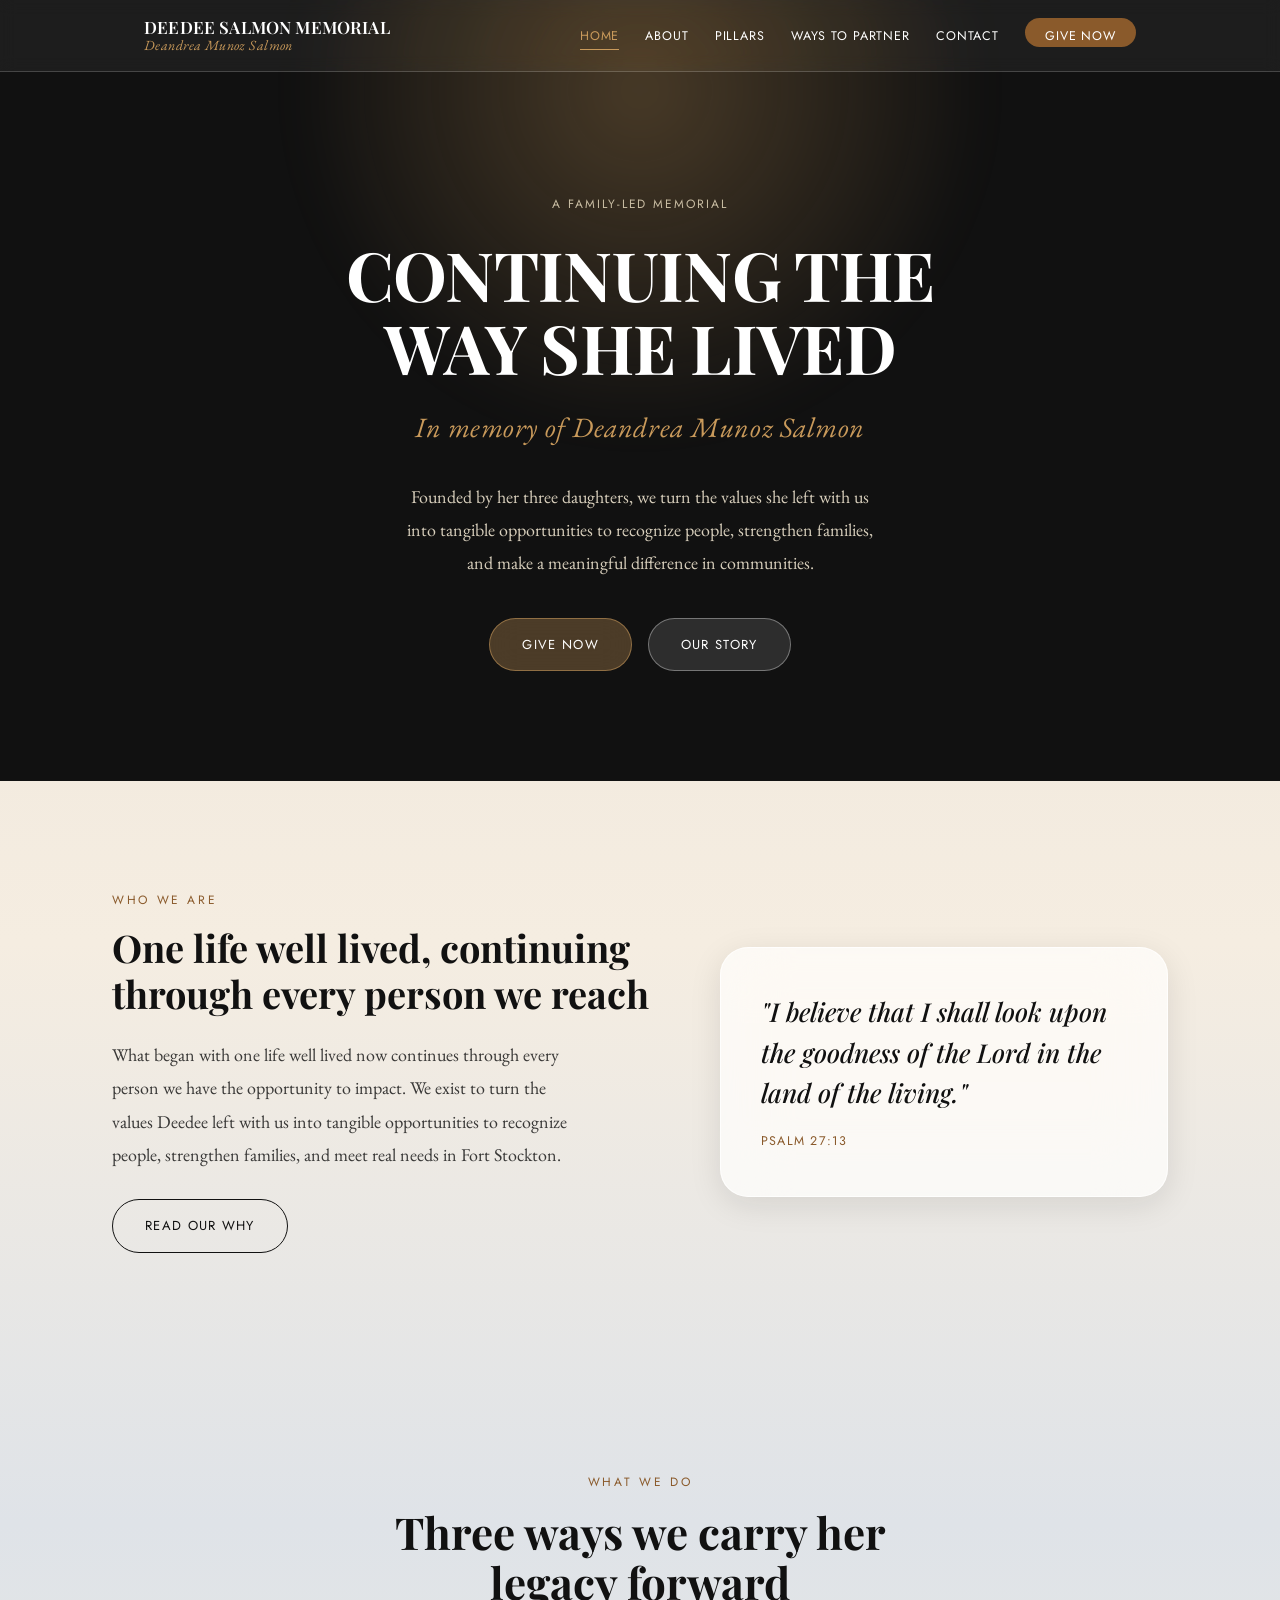
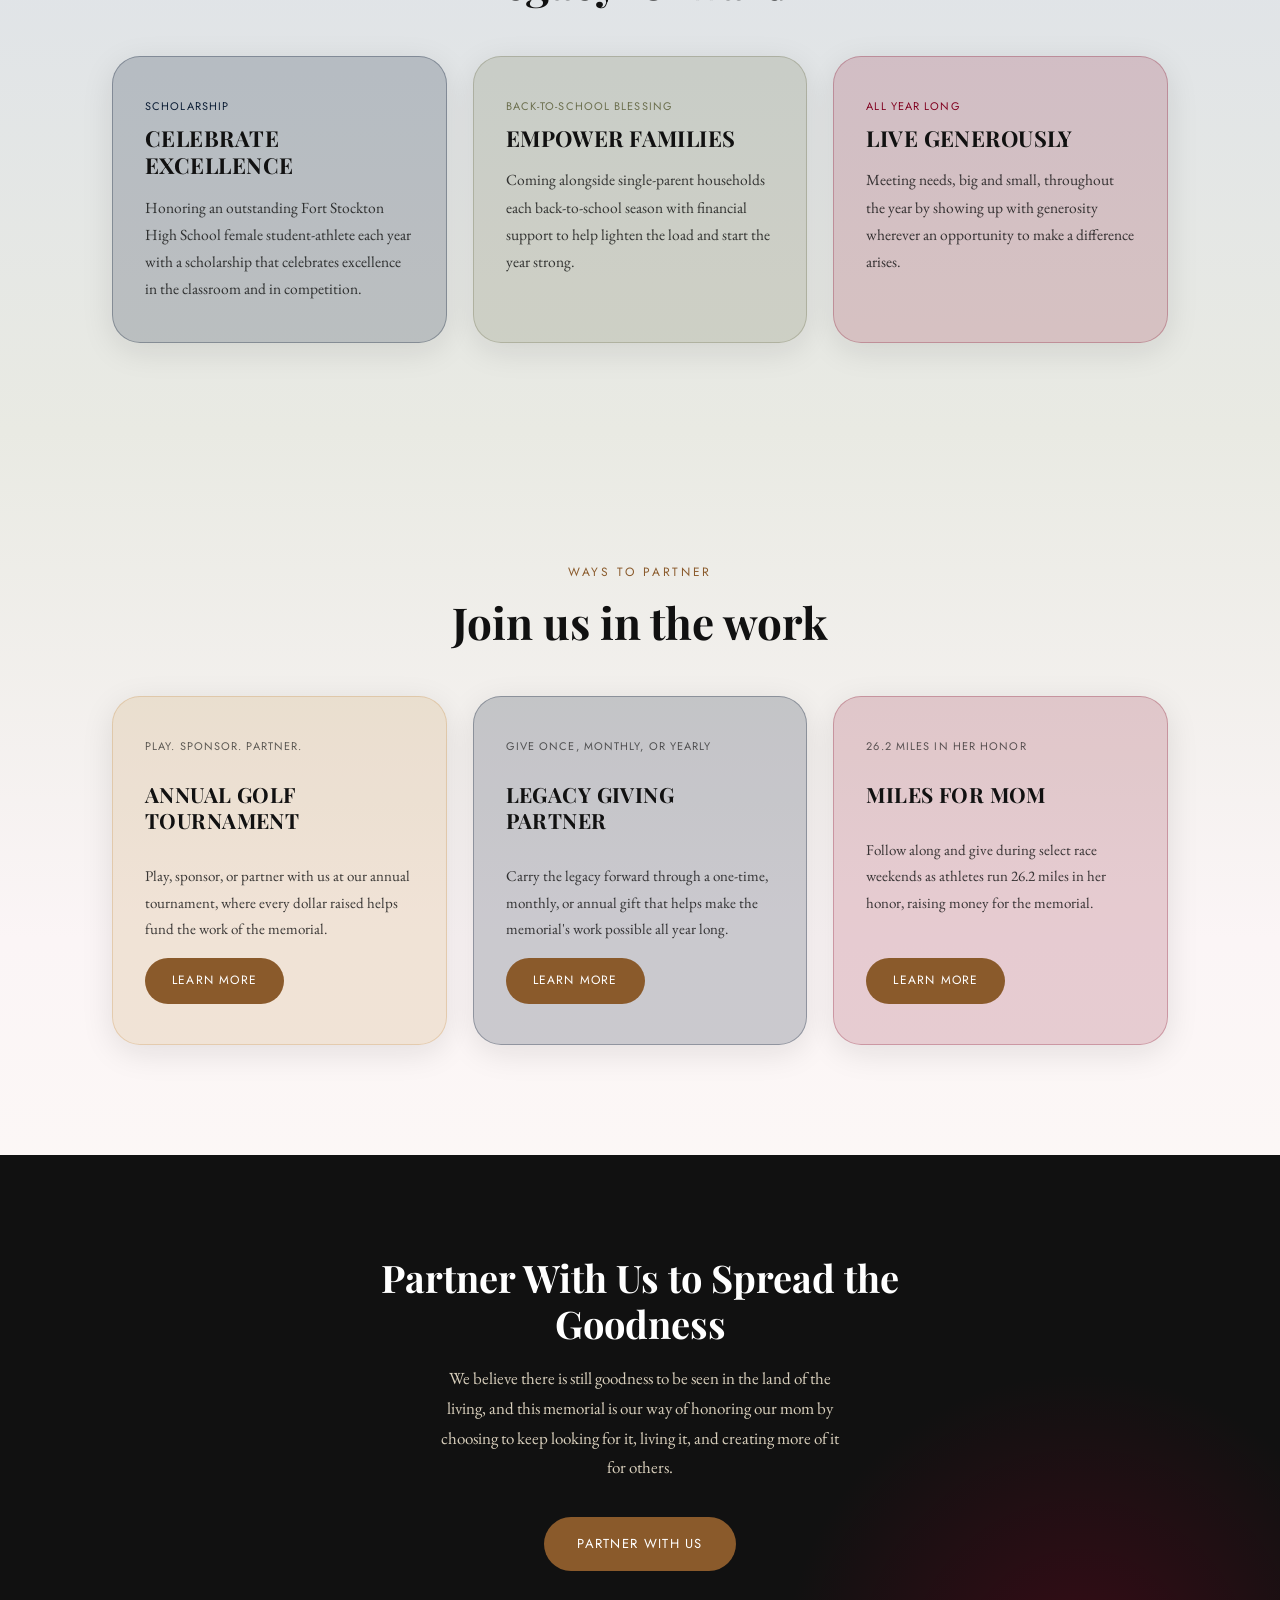
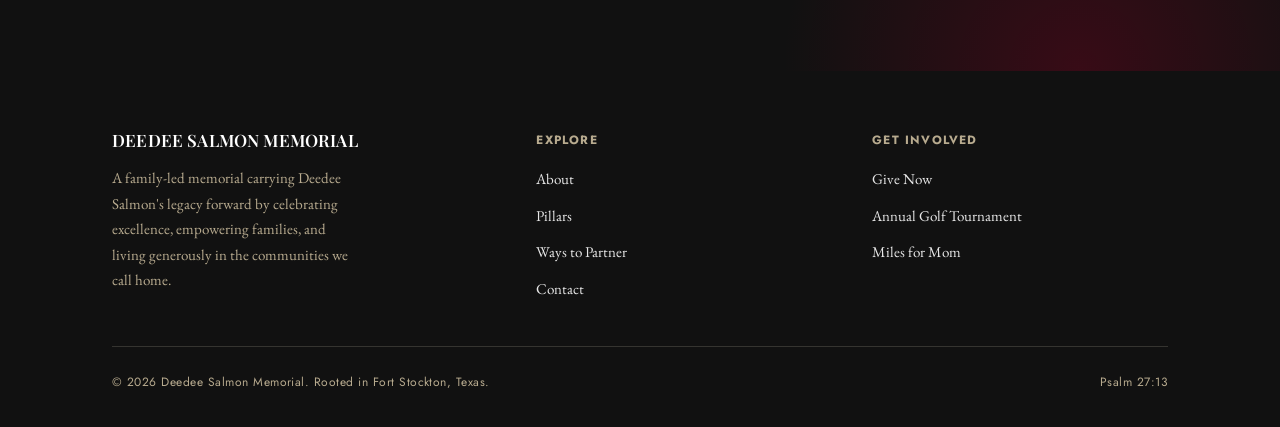
==== index.html @ daa9b547 "Drop the repeated closing quote on About; finish the Memorial rename The closing quote card restated" ====
<!DOCTYPE html>
<html lang="en">
<head>
<meta charset="UTF-8">
<meta name="viewport" content="width=device-width, initial-scale=1.0">
<title>Deedee Salmon Memorial</title>
<meta name="description" content="A family-led memorial carrying Deedee Salmon's legacy forward by celebrating excellence, empowering families, and living generously.">
<link rel="preconnect" href="https://fonts.googleapis.com">
<link href="https://fonts.googleapis.com/css2?family=Playfair+Display:wght@500;600;700&family=Bodoni+Moda:ital,wght@1,600;1,700&family=EB+Garamond:ital,wght@0,400;0,500;1,400&family=Jost:wght@400;500;600&display=swap" rel="stylesheet">
<link rel="stylesheet" href="styles.css">
</head>
<body>

<a class="skip-link" href="#main">Skip to content</a>

<header class="site-header">
  <div class="wrap">
    <nav class="nav-glass">
      <a href="index.html" class="brand-mark">Deedee Salmon Memorial<span>Deandrea Munoz Salmon</span></a>
      <button class="nav-toggle" aria-expanded="false" aria-controls="primary-nav">Menu</button>
      <nav class="main-nav" id="primary-nav" aria-label="Primary">
        <ul>
          <li><a href="index.html" aria-current="page">Home</a></li>
          <li><a href="about.html">About</a></li>
          <li><a href="pillars.html">Pillars</a></li>
          <li><a href="give.html">Ways to Partner</a></li>
          <li><a href="contact.html">Contact</a></li>
          <li><a href="https://www.venmo.com/u/deedeesalmonmemorial" class="nav-give" target="_blank" rel="noopener">Give Now</a></li>
        </ul>
      </nav>
    </nav>
  </div>
</header>

<main id="main">

  <section class="hero">
    <div class="wrap hero-inner">
      <div class="eyebrow">A Family-Led Memorial</div>
      <h1>Continuing the Way She Lived</h1>
      <span class="script-name">In memory of Deandrea Munoz Salmon</span>
      <p>Founded by her three daughters, we turn the values she left with us into tangible opportunities to recognize people, strengthen families, and make a meaningful difference in communities.</p>
      <div class="hero-ctas">
        <a href="give.html" class="btn-frosted-primary">Give Now</a>
        <a href="about.html" class="btn-glass">Our Story</a>
      </div>
    </div>
  </section>

  <section class="section">
    <div class="wrap who-grid">
      <div class="reveal reveal-item">
        <span class="kicker" style="text-align:left;">Who We Are</span>
        <h2 style="text-align:left; margin: 0 0 22px; font-family: 'Playfair Display', serif; font-weight: 700; font-size: clamp(28px, 3.6vw, 38px); line-height: 1.2;">One life well lived, continuing through every person we reach</h2>
        <p style="font-size: 18px; line-height: 1.85; opacity: 0.82; max-width: 52ch;">What began with one life well lived now continues through every person we have the opportunity to impact. We exist to turn the values Deedee left with us into tangible opportunities to recognize people, strengthen families, and meet real needs in Fort Stockton.</p>
        <div style="margin-top: 28px;">
          <a href="about.html" class="btn-outline-dark">Read Our Why</a>
        </div>
      </div>
      <div class="glass-quote reveal reveal-item">
        <blockquote>"I believe that I shall look upon the goodness of the Lord in the land of the living."</blockquote>
        <cite>Psalm 27:13</cite>
      </div>
    </div>
  </section>

  <section class="section reveal">
    <div class="wrap">
      <div class="section-head">
        <span class="kicker">What We Do</span>
        <h2>Three ways we carry her legacy forward</h2>
      </div>
      <div class="pillar-grid">
        <div class="glass-card pillar-blue reveal" style="--pillar-color:#0B1D34;">
          <div class="pillar-label">Scholarship</div>
          <h3 class="uc-title">Celebrate Excellence</h3>
          <p>Honoring an outstanding Fort Stockton High School female student-athlete each year with a scholarship that celebrates excellence in the classroom and in competition.</p>
        </div>
        <div class="glass-card pillar-olive reveal" style="--pillar-color:#6B6F4E;">
          <div class="pillar-label">Back-to-School Blessing</div>
          <h3 class="uc-title">Empower Families</h3>
          <p>Coming alongside single-parent households each back-to-school season with financial support to help lighten the load and start the year strong.</p>
        </div>
        <div class="glass-card pillar-red reveal" style="--pillar-color:#800020;">
          <div class="pillar-label">All Year Long</div>
          <h3 class="uc-title">Live Generously</h3>
          <p>Meeting needs, big and small, throughout the year by showing up with generosity wherever an opportunity to make a difference arises.</p>
        </div>
      </div>
    </div>
  </section>

  <section class="section reveal">
    <div class="wrap">
      <div class="section-head">
        <span class="kicker">Ways to Partner</span>
        <h2>Join us in the work</h2>
      </div>
      <div class="give-grid">
        <div class="glass-card give-card-glass tint-gold reveal">
          <div class="give-label">Play. Sponsor. Partner.</div>
          <h3 class="uc-title">Annual Golf Tournament</h3>
          <p>Play, sponsor, or partner with us at our annual tournament, where every dollar raised helps fund the work of the memorial.</p>
          <a href="golf-tournament.html" class="btn-solid">Learn More</a>
        </div>
        <div class="glass-card give-card-glass tint-blue reveal">
          <div class="give-label">Give Once, Monthly, or Yearly</div>
          <h3 class="uc-title">Legacy Giving Partner</h3>
          <p>Carry the legacy forward through a one-time, monthly, or annual gift that helps make the memorial's work possible all year long.</p>
          <a href="legacy-giving.html" class="btn-solid">Learn More</a>
        </div>
        <div class="glass-card give-card-glass tint-red reveal">
          <div class="give-label">26.2 Miles in Her Honor</div>
          <h3 class="uc-title">Miles for Mom</h3>
          <p>Follow along and give during select race weekends as athletes run 26.2 miles in her honor, raising money for the memorial.</p>
          <a href="give.html" class="btn-solid">Learn More</a>
        </div>
      </div>
    </div>
  </section>

  <div class="reveal">
    <section class="cta-band">
      <div class="wrap cta-band-inner">
        <h2>Partner With Us to Spread the Goodness</h2>
        <p>We believe there is still goodness to be seen in the land of the living, and this memorial is our way of honoring our mom by choosing to keep looking for it, living it, and creating more of it for others.</p>
        <a href="give.html" class="btn-solid">Partner With Us</a>
      </div>
    </section>
  </div>

</main>

<footer class="site-footer">
  <div class="wrap">
    <div class="footer-grid">
      <div class="footer-brand">
        <div class="brand-mark">Deedee Salmon Memorial</div>
        <p>A family-led memorial carrying Deedee Salmon's legacy forward by celebrating excellence, empowering families, and living generously in the communities we call home.</p>
      </div>
      <div class="footer-col">
        <h4>Explore</h4>
        <ul>
          <li><a href="about.html">About</a></li>
          <li><a href="pillars.html">Pillars</a></li>
          <li><a href="give.html">Ways to Partner</a></li>
          <li><a href="contact.html">Contact</a></li>
        </ul>
      </div>
      <div class="footer-col">
        <h4>Get Involved</h4>
        <ul>
          <li><a href="https://www.venmo.com/u/deedeesalmonmemorial" target="_blank" rel="noopener">Give Now</a></li>
          <li><a href="golf-tournament.html">Annual Golf Tournament</a></li>
          <li><a href="miles-for-mom.html">Miles for Mom</a></li>
        </ul>
      </div>
    </div>
    <div class="footer-bottom">
      <span>&copy; 2026 Deedee Salmon Memorial. Rooted in Fort Stockton, Texas.</span>
      <span>Psalm 27:13</span>
    </div>
  </div>
</footer>

<script src="nav.js"></script>
</body>
</html>
---- styles.css ----
/* ============================================================
   Deedee Salmon Memorial — Site Stylesheet (Glass redesign)
   ============================================================ */

:root {
  --obsidian: #111111;
  --bone: #D8CFBC;
  --tobacco: #8A5A2B;
  --biking-red: #800020;
  --eclipse-blue: #0B1D34;
  --olive: #6B6F4E;
  --warm-gold: #C99A5B;
  --ease: cubic-bezier(0.22, 1, 0.36, 1);
  --glass-bg: rgba(255, 255, 255, 0.55);
  --glass-border: rgba(255, 255, 255, 0.6);
  --glass-shadow: 0 8px 32px rgba(17,17,17,0.10);
}

* { box-sizing: border-box; margin: 0; padding: 0; }
html { scroll-behavior: smooth; }

body {
  background-color: #ffffff;
  background-image: linear-gradient(
    180deg,
    #ffffff 0%,
    #EFE7DC 12%,
    #F5EDE1 26%,
    #DFE3E8 42%,
    #E9EAE3 56%,
    #FBF5F6 70%,
    #FDFAF6 84%,
    #ffffff 100%
  );
  background-repeat: no-repeat;
  color: var(--obsidian);
  font-family: 'EB Garamond', serif;
  -webkit-font-smoothing: antialiased;
  line-height: 1.65;
  overflow-x: hidden;
  position: relative;
}
a { color: inherit; text-decoration: none; }
img { max-width: 100%; display: block; }
.wrap { max-width: 1120px; margin: 0 auto; padding: 0 32px; }

.skip-link {
  position: absolute; left: -999px; top: auto;
  background: var(--obsidian); color: #fff;
  padding: 12px 20px; z-index: 1000; font-family: 'Jost', sans-serif; font-size: 14px;
}
.skip-link:focus { left: 16px; top: 90px; }

a:focus-visible, button:focus-visible, input:focus-visible, textarea:focus-visible, select:focus-visible {
  outline: 2px solid var(--tobacco); outline-offset: 3px;
}

/* ============================================================
   Glass Nav — frosted, fixed, floats directly over dark content
   ============================================================ */
.site-header {
  position: fixed;
  top: 0; left: 0; right: 0;
  z-index: 100;
  width: 100%;
  background: rgba(255, 255, 255, 0.05);
  backdrop-filter: blur(8px) saturate(140%);
  -webkit-backdrop-filter: blur(8px) saturate(140%);
  border-bottom: 1px solid rgba(255, 255, 255, 0.18);
  transition: background 0.4s var(--ease), border-color 0.4s var(--ease), box-shadow 0.4s var(--ease);
}
.site-header.scrolled {
  background: rgba(255, 255, 255, 0.55);
  backdrop-filter: blur(20px) saturate(180%);
  -webkit-backdrop-filter: blur(20px) saturate(180%);
  border-bottom: 1px solid rgba(255, 255, 255, 0.45);
  box-shadow: 0 4px 24px rgba(17,17,17,0.08);
}
.nav-glass {
  max-width: 1120px;
  margin: 0 auto;
  padding: 18px 32px;
  display: flex;
  align-items: center;
  justify-content: space-between;
}
.brand-mark {
  font-family: 'Playfair Display', serif;
  font-weight: 600;
  font-size: 17px;
  letter-spacing: 0.01em;
  text-transform: uppercase;
  line-height: 1.1;
  color: #fff;
  transition: color 0.4s var(--ease);
}
.site-header.scrolled .brand-mark { color: var(--obsidian); }
.brand-mark span {
  display: block;
  font-family: 'EB Garamond', serif;
  font-style: italic;
  font-weight: 400;
  font-size: 14px;
  letter-spacing: 0.03em;
  color: var(--warm-gold);
  text-transform: none;
  margin-top: 1px;
  transition: color 0.4s var(--ease);
}
.site-header.scrolled .brand-mark span { color: var(--tobacco); }
.main-nav ul { display: flex; align-items: center; gap: 26px; list-style: none; }
.main-nav a {
  font-family: 'Jost', sans-serif;
  font-size: 12.5px;
  letter-spacing: 0.07em;
  text-transform: uppercase;
  color: #fff;
  position: relative;
  padding-bottom: 2px;
  transition: color 0.4s var(--ease);
}
.site-header.scrolled .main-nav a { color: var(--obsidian); }
.main-nav a::after {
  content: "";
  position: absolute; left: 0; bottom: -3px;
  width: 100%; height: 1px;
  background: var(--warm-gold);
  transform: scaleX(0);
  transform-origin: left;
  transition: transform 0.3s var(--ease);
}
.site-header.scrolled .main-nav a::after { background: var(--tobacco); }
.main-nav a:hover::after, .main-nav a[aria-current="page"]::after { transform: scaleX(1); }
.main-nav a:hover, .main-nav a[aria-current="page"] { color: var(--warm-gold); }
.site-header.scrolled .main-nav a:hover,
.site-header.scrolled .main-nav a[aria-current="page"] { color: var(--tobacco); }
.nav-toggle { color: #fff; transition: color 0.4s var(--ease); }
.site-header.scrolled .nav-toggle { color: var(--obsidian); }
.nav-give {
  font-family: 'Jost', sans-serif;
  font-size: 12px;
  letter-spacing: 0.08em;
  text-transform: uppercase;
  color: #fff !important;
  background: var(--tobacco);
  padding: 9px 20px;
  border-radius: 999px;
}
.nav-give::after { display: none; }
.nav-give:hover { background: var(--obsidian); }
.nav-toggle { display: none; background: none; border: none; font-family: 'Jost', sans-serif; font-size: 13px; letter-spacing: 0.08em; text-transform: uppercase; cursor: pointer; }
@media (max-width: 780px) {
  .nav-toggle { display: block; }
  .main-nav { display: none; position: absolute; top: 68px; left: 20px; right: 20px; }
  .main-nav.open {
    display: block;
    background: var(--glass-bg);
    backdrop-filter: blur(24px) saturate(160%);
    -webkit-backdrop-filter: blur(24px) saturate(160%);
    border: 1px solid var(--glass-border);
    border-radius: 24px;
    box-shadow: var(--glass-shadow);
    padding: 10px 22px 18px;
  }
  .main-nav ul { flex-direction: column; align-items: flex-start; gap: 4px; }
  .main-nav li { width: 100%; border-top: 1px solid rgba(17,17,17,0.08); }
  .main-nav li:first-child { border-top: none; }
  .main-nav.open a { display: block; padding: 14px 0; color: var(--obsidian); }
  .main-nav.open a:hover, .main-nav.open a[aria-current="page"] { color: var(--tobacco); }
  .main-nav.open a::after { background: var(--tobacco); }
  .nav-give { display: inline-block; margin-top: 8px; }
}

/* ============================================================
   Buttons
   ============================================================ */
.btn-glass {
  display: inline-block;
  padding: 15px 32px;
  font-family: 'Jost', sans-serif;
  font-size: 13px;
  letter-spacing: 0.1em;
  text-transform: uppercase;
  border-radius: 999px;
  border: 1px solid rgba(255,255,255,0.35);
  background: rgba(255,255,255,0.12);
  backdrop-filter: blur(16px) saturate(160%);
  -webkit-backdrop-filter: blur(16px) saturate(160%);
  color: #fff;
  cursor: pointer;
  transition: transform 0.3s var(--ease), background 0.3s var(--ease);
}
.btn-glass:hover { transform: translateY(-3px); background: rgba(255,255,255,0.2); }
.btn-frosted-primary {
  display: inline-block;
  padding: 15px 32px;
  font-family: 'Jost', sans-serif;
  font-size: 13px;
  letter-spacing: 0.1em;
  text-transform: uppercase;
  border-radius: 999px;
  border: 1px solid rgba(201,154,91,0.55);
  background: rgba(201,154,91,0.32);
  backdrop-filter: blur(16px) saturate(180%);
  -webkit-backdrop-filter: blur(16px) saturate(180%);
  color: #fff;
  cursor: pointer;
  transition: transform 0.3s var(--ease), background 0.3s var(--ease);
}
.btn-frosted-primary:hover { transform: translateY(-3px); background: rgba(201,154,91,0.46); }
.btn-solid {
  display: inline-block;
  padding: 15px 32px;
  font-family: 'Jost', sans-serif;
  font-size: 13px;
  letter-spacing: 0.1em;
  text-transform: uppercase;
  border-radius: 999px;
  border: 1px solid transparent;
  background: var(--tobacco);
  color: #fff;
  cursor: pointer;
  transition: transform 0.3s var(--ease), background 0.3s var(--ease), box-shadow 0.3s var(--ease);
}
.btn-solid:hover { transform: translateY(-3px); background: #a06b34; box-shadow: 0 12px 28px rgba(138,90,43,0.35); }
.btn-outline-dark {
  display: inline-block;
  padding: 15px 32px;
  font-family: 'Jost', sans-serif;
  font-size: 13px;
  letter-spacing: 0.1em;
  text-transform: uppercase;
  border-radius: 999px;
  border: 1.5px solid var(--obsidian);
  background: transparent;
  color: var(--obsidian);
  cursor: pointer;
  transition: transform 0.3s var(--ease), background 0.3s var(--ease), color 0.3s var(--ease);
}
.btn-outline-dark:hover { transform: translateY(-3px); background: var(--obsidian); color: #fff; }
.btn-disabled {
  display: inline-block;
  padding: 15px 32px;
  font-family: 'Jost', sans-serif;
  font-size: 13px;
  letter-spacing: 0.1em;
  text-transform: uppercase;
  border-radius: 999px;
  background: rgba(17,17,17,0.08);
  color: var(--obsidian);
  opacity: 0.6;
  cursor: not-allowed;
  pointer-events: none;
}

/* ============================================================
   Hero (Home) + Page Header (interior pages) — dark, dramatic,
   nav floats directly over both from the very top of the page.
   ============================================================ */
.hero, .page-header {
  position: relative;
  z-index: 1;
  background: var(--obsidian);
  color: #fff;
  text-align: center;
  overflow: hidden;
}
.hero { padding: 190px 0 110px; }
.page-header { padding: 168px 0 76px; }
.hero::before, .page-header::before {
  content: "";
  position: absolute;
  width: 700px; height: 700px;
  background: radial-gradient(circle, rgba(201,154,91,0.30), transparent 70%);
  top: -260px; left: 50%; transform: translateX(-50%);
  filter: blur(20px);
  pointer-events: none;
}
.hero-inner, .page-header-inner { position: relative; z-index: 1; }
.hero .eyebrow, .page-header .kicker {
  font-family: 'Jost', sans-serif; font-size: 12px; letter-spacing: 0.16em;
  text-transform: uppercase; color: #c9bda3; margin-bottom: 22px; display: inline-block;
}
.hero h1 {
  font-family: 'Playfair Display', serif; font-weight: 700;
  font-size: clamp(40px, 7vw, 68px); line-height: 1.08;
  max-width: 16ch; margin: 0 auto 20px; text-transform: uppercase; letter-spacing: -0.01em;
}
.page-header h1 {
  font-family: 'Playfair Display', serif; font-weight: 700;
  font-size: clamp(32px, 5.5vw, 48px); line-height: 1.15;
  margin: 4px auto 18px; text-transform: uppercase; letter-spacing: -0.005em;
}
.hero .script-name {
  font-family: 'EB Garamond', serif; font-style: italic; font-weight: 400;
  font-size: clamp(22px, 3.2vw, 28px); letter-spacing: 0.02em;
  color: var(--warm-gold); display: block; margin: 8px 0 30px;
}
.hero p, .page-header p { font-size: 18px; line-height: 1.85; max-width: 54ch; margin: 0 auto; color: #d8cfbc; }
.page-header p { font-size: 17px; }
.hero-ctas { margin-top: 38px; display: flex; gap: 16px; justify-content: center; flex-wrap: wrap; }

/* ============================================================
   Sections
   ============================================================ */
.section { position: relative; z-index: 1; padding: 110px 0; }
.section-head { margin-bottom: 48px; text-align: center; }
.kicker {
  font-family: 'Jost', sans-serif; font-size: 12px; letter-spacing: 0.22em;
  text-transform: uppercase; color: var(--tobacco); display: block; margin-bottom: 14px;
}
.section-head h2 {
  font-family: 'Playfair Display', serif; font-weight: 700;
  font-size: clamp(30px, 4.2vw, 44px); line-height: 1.15;
  max-width: 22ch; margin: 0 auto;
}
.lede {
  font-size: 19px; line-height: 1.85; max-width: 58ch; opacity: 0.82; margin: 0 auto;
}
.back-link {
  display: inline-block;
  margin-bottom: 30px;
  font-family: 'Jost', sans-serif;
  font-size: 12px;
  letter-spacing: 0.08em;
  text-transform: uppercase;
  color: var(--tobacco);
}
.back-link:hover { color: var(--obsidian); }

.two-col { display: grid; grid-template-columns: 1.1fr 0.9fr; gap: 60px; align-items: start; }
@media (max-width: 800px) { .two-col { grid-template-columns: 1fr; gap: 40px; } }
.who-grid { display: grid; grid-template-columns: 1.1fr 0.9fr; gap: 60px; align-items: center; text-align: left; }
@media (max-width: 800px) { .who-grid { grid-template-columns: 1fr; text-align: center; } }

.glass-quote {
  background: rgba(255, 255, 255, 0.7);
  backdrop-filter: blur(32px) saturate(180%);
  -webkit-backdrop-filter: blur(32px) saturate(180%);
  border: 1px solid rgba(255, 255, 255, 0.75);
  border-radius: 28px;
  box-shadow: var(--glass-shadow);
  padding: 44px 40px;
}
.glass-quote blockquote {
  font-family: 'Playfair Display', serif; font-weight: 500; font-style: italic;
  font-size: clamp(21px, 2.6vw, 26px); line-height: 1.55; color: var(--obsidian);
}
.glass-quote cite {
  display: block; margin-top: 18px;
  font-family: 'Jost', sans-serif; font-style: normal; font-size: 12.5px;
  letter-spacing: 0.1em; text-transform: uppercase; color: var(--tobacco);
}
.glass-quote.on-dark { background: rgba(255,255,255,0.14); border-color: rgba(255,255,255,0.22); }
.glass-quote.on-dark blockquote { color: #fff; }

/* ============================================================
   Glass cards (pillars + ways to partner + reused elsewhere)
   ============================================================ */
.pillar-grid { display: grid; grid-template-columns: repeat(3, 1fr); gap: 26px; }
@media (max-width: 820px) { .pillar-grid { grid-template-columns: 1fr; } }

.glass-card {
  background: var(--glass-bg);
  backdrop-filter: blur(20px) saturate(160%);
  -webkit-backdrop-filter: blur(20px) saturate(160%);
  border: 1px solid var(--glass-border);
  border-radius: 28px;
  box-shadow: var(--glass-shadow);
  padding: 40px 32px;
  transition: transform 0.4s var(--ease), box-shadow 0.4s var(--ease), background 0.4s var(--ease);
}
.glass-card:hover { transform: translateY(-6px); box-shadow: 0 20px 44px rgba(17,17,17,0.14); }

.glass-card.pillar-blue { background: rgba(11,29,52,0.20); border-color: rgba(11,29,52,0.30); }
.glass-card.pillar-olive { background: rgba(107,111,78,0.20); border-color: rgba(107,111,78,0.30); }
.glass-card.pillar-red { background: rgba(128,0,32,0.17); border-color: rgba(128,0,32,0.26); }
.glass-card.pillar-blue:hover { background: rgba(11,29,52,0.27); }
.glass-card.pillar-olive:hover { background: rgba(107,111,78,0.27); }
.glass-card.pillar-red:hover { background: rgba(128,0,32,0.23); }
.glass-card.tint-gold { background: rgba(201,154,91,0.20); border-color: rgba(201,154,91,0.32); }
.glass-card.tint-blue { background: rgba(11,29,52,0.20); border-color: rgba(11,29,52,0.30); }
.glass-card.tint-red { background: rgba(128,0,32,0.17); border-color: rgba(128,0,32,0.26); }
.glass-card.tint-gold:hover { background: rgba(201,154,91,0.28); }
.glass-card.tint-blue:hover { background: rgba(11,29,52,0.27); }
.glass-card.tint-red:hover { background: rgba(128,0,32,0.23); }

.glass-card .pillar-label, .give-card-glass .give-label {
  font-family: 'Jost', sans-serif; font-size: 11px; letter-spacing: 0.1em;
  text-transform: uppercase; color: var(--pillar-color, var(--tobacco)); margin-bottom: 10px;
}
.glass-card h3 {
  font-family: 'Playfair Display', serif; font-weight: 700; font-size: 22px;
  margin-bottom: 14px; line-height: 1.25;
}
.glass-card h3.uc-title { text-transform: uppercase; letter-spacing: 0.02em; }
.glass-card p { font-size: 15.5px; line-height: 1.75; opacity: 0.82; }

.give-grid { display: grid; grid-template-columns: repeat(3, 1fr); gap: 26px; }
@media (max-width: 900px) { .give-grid { grid-template-columns: 1fr; } }
.give-card-glass { display: flex; flex-direction: column; gap: 16px; }
.give-card-glass h3 { font-family: 'Playfair Display', serif; font-weight: 700; font-size: 21px; }
.give-card-glass p { font-size: 15px; line-height: 1.75; opacity: 0.82; flex: 1; }
.give-card-glass a.btn-solid { align-self: flex-start; padding: 12px 26px; font-size: 12px; }
.give-card-glass.tint-gold .give-label,
.give-card-glass.tint-blue .give-label,
.give-card-glass.tint-red .give-label { color: var(--obsidian); opacity: 0.65; }

/* Pillar detail rows (Pillars page) */
.pillar-row-grid { display: grid; gap: 24px; }
.pillar-row {
  display: grid; grid-template-columns: 220px 1fr; gap: 34px; align-items: center;
}
.pillar-row-head { display: flex; flex-direction: column; gap: 10px; }
.pillar-row h3 { font-size: 25px; }
.pillar-row p { font-size: 16px; }
@media (max-width: 700px) { .pillar-row { grid-template-columns: 1fr; gap: 18px; text-align: left; } }

/* ============================================================
   Placeholder photo/flyer slots
   ============================================================ */
.photo-slot {
  width: 100%;
  background: repeating-linear-gradient(135deg, rgba(17,17,17,0.08), rgba(17,17,17,0.08) 1px, transparent 1px, transparent 12px);
  border: 1px dashed rgba(17,17,17,0.18);
  border-radius: 20px;
  display: flex; align-items: center; justify-content: center;
  text-align: center;
}
.photo-slot span {
  font-family: 'Jost', sans-serif; font-size: 11px; letter-spacing: 0.1em;
  text-transform: uppercase; opacity: 0.45; padding: 0 20px;
}
.portrait-slot { aspect-ratio: 3 / 4; }
.pillar-photo-slot { max-width: 200px; aspect-ratio: 4 / 3; margin-bottom: 6px; }
.flyer-frame { max-width: 460px; margin: 0 auto; aspect-ratio: 8.5 / 11; }
.photo-frame { width: 100%; height: 100%; object-fit: cover; border-radius: 20px; display: block; }
.family-photo { width: 100%; height: auto; border-radius: 20px; display: block; }
@media (max-width: 700px) { .pillar-photo-slot { max-width: 100%; aspect-ratio: 16 / 9; } }

/* ============================================================
   Values row / Quick facts (glass tiles)
   ============================================================ */
.values-row, .facts-row {
  display: grid; grid-template-columns: repeat(3, 1fr); gap: 16px;
}
.value-box, .fact-box {
  background: var(--glass-bg);
  backdrop-filter: blur(16px) saturate(160%);
  -webkit-backdrop-filter: blur(16px) saturate(160%);
  border: 1px solid var(--glass-border);
  border-radius: 18px;
  box-shadow: var(--glass-shadow);
  padding: 22px 18px;
  text-align: center;
}
.value-box .label, .fact-box .label {
  font-family: 'Jost', sans-serif; font-size: 10.5px; letter-spacing: 0.1em;
  text-transform: uppercase; opacity: 0.6; margin-bottom: 8px;
}
.value-box .title { font-family: 'Playfair Display', serif; font-weight: 700; font-size: 17px; }
.fact-box .value { font-family: 'Playfair Display', serif; font-weight: 700; font-size: 18px; }
.value-box.on-dark, .fact-box.on-dark { background: rgba(255,255,255,0.10); border-color: rgba(255,255,255,0.20); }
.value-box.on-dark .label, .fact-box.on-dark .label { color: #c9bda3; opacity: 1; }
.value-box.on-dark .title, .fact-box.on-dark .value { color: #fff; }
@media (max-width: 640px) { .values-row, .facts-row { grid-template-columns: 1fr; } }

/* ============================================================
   Sponsorship tiers (Golf Tournament)
   ============================================================ */
.tier-grid { display: grid; grid-template-columns: repeat(2, 1fr); gap: 22px; }
@media (max-width: 760px) { .tier-grid { grid-template-columns: 1fr; } }
.tier-card {
  background: rgba(201,154,91,0.16);
  backdrop-filter: blur(20px) saturate(160%);
  -webkit-backdrop-filter: blur(20px) saturate(160%);
  border: 1px solid rgba(201,154,91,0.28);
  border-radius: 24px;
  box-shadow: var(--glass-shadow);
  padding: 32px 28px;
  display: flex; flex-direction: column; gap: 14px;
  transition: transform 0.4s var(--ease), box-shadow 0.4s var(--ease);
}
.tier-card:hover { transform: translateY(-5px); box-shadow: 0 20px 44px rgba(17,17,17,0.14); }
.tier-card.is-taken { opacity: 0.68; }
.tier-card.is-taken:hover { transform: none; }
.tier-top { display: flex; justify-content: space-between; align-items: flex-start; gap: 14px; }
.tier-top h3 { font-family: 'Playfair Display', serif; font-weight: 700; font-size: 20px; text-transform: uppercase; letter-spacing: 0.02em; }
.tier-price { font-family: 'Jost', sans-serif; font-size: 13px; letter-spacing: 0.06em; color: var(--tobacco); white-space: nowrap; }
.status-badge {
  display: inline-block; font-family: 'Jost', sans-serif; font-size: 10.5px;
  letter-spacing: 0.1em; text-transform: uppercase; padding: 4px 12px; border-radius: 20px; align-self: flex-start;
}
.status-available { background: rgba(107,111,78,0.20); color: var(--olive); }
.status-taken { background: rgba(128,0,32,0.16); color: var(--biking-red); }
.tier-card ul { list-style: none; display: grid; gap: 6px; font-size: 14.5px; opacity: 0.85; flex: 1; }
.tier-card ul li::before { content: "— "; color: var(--tobacco); }
.tier-card .btn-solid { align-self: flex-start; padding: 12px 26px; font-size: 12px; }

/* ============================================================
   Giving options (Legacy Giving page)
   ============================================================ */
.give-options { display: grid; grid-template-columns: repeat(3, 1fr); gap: 22px; }
@media (max-width: 900px) { .give-options { grid-template-columns: 1fr; } }
.give-option {
  background: var(--glass-bg);
  backdrop-filter: blur(20px) saturate(160%);
  -webkit-backdrop-filter: blur(20px) saturate(160%);
  border: 1px solid var(--glass-border);
  border-radius: 24px;
  box-shadow: var(--glass-shadow);
  padding: 32px 26px;
  text-align: center;
  display: flex; flex-direction: column; gap: 14px;
  transition: transform 0.4s var(--ease), box-shadow 0.4s var(--ease);
}
.give-option:hover { transform: translateY(-5px); box-shadow: 0 20px 44px rgba(17,17,17,0.14); }
.give-option .give-freq { font-family: 'Jost', sans-serif; font-size: 11px; letter-spacing: 0.1em; text-transform: uppercase; color: var(--tobacco); }
.give-option h3 { font-family: 'Playfair Display', serif; font-weight: 700; font-size: 21px; text-transform: uppercase; letter-spacing: 0.02em; }
.give-option p { font-size: 15px; opacity: 0.85; flex: 1; }
.give-option .btn-solid { align-self: center; padding: 12px 26px; font-size: 12px; }

/* ============================================================
   Forms (Contact page)
   ============================================================ */
.form-grid { display: grid; gap: 20px; max-width: 560px; }
.field label {
  display: block; font-family: 'Jost', sans-serif; font-size: 12px;
  letter-spacing: 0.08em; text-transform: uppercase; margin-bottom: 8px; opacity: 0.7;
}
.field input, .field textarea, .field select {
  width: 100%; padding: 13px 16px; font-family: 'EB Garamond', serif; font-size: 16px;
  background: var(--glass-bg);
  backdrop-filter: blur(16px) saturate(160%);
  -webkit-backdrop-filter: blur(16px) saturate(160%);
  border: 1px solid var(--glass-border);
  border-radius: 14px;
  color: var(--obsidian);
}
.field textarea { resize: vertical; min-height: 130px; }
.form-status { font-family: 'Jost', sans-serif; font-size: 14px; padding: 12px 0; }
.form-status.success { color: var(--olive); }
.contact-info { display: grid; gap: 24px; }
.contact-info .item .label {
  font-family: 'Jost', sans-serif; font-size: 11px; letter-spacing: 0.1em;
  text-transform: uppercase; color: var(--tobacco); margin-bottom: 6px;
}
.contact-info .item .value { font-size: 18px; }

/* ============================================================
   CTA band — straight edges, dark, full width
   ============================================================ */
.cta-band {
  position: relative; z-index: 1;
  background: var(--obsidian); color: #fff;
  text-align: center; padding: 100px 32px; overflow: hidden;
}
.cta-band::before {
  content: ""; position: absolute;
  width: 600px; height: 600px;
  background: radial-gradient(circle, rgba(128,0,32,0.35), transparent 70%);
  bottom: -300px; right: -100px; pointer-events: none;
}
.cta-band-inner { position: relative; z-index: 1; }
.cta-band h2 {
  font-family: 'Playfair Display', serif; font-weight: 700;
  font-size: clamp(26px, 4vw, 38px); max-width: 22ch; margin: 0 auto 18px; line-height: 1.2;
}
.cta-band p { max-width: 52ch; margin: 0 auto 34px; color: #d8cfbc; font-size: 17px; line-height: 1.75; }

/* ============================================================
   Footer
   ============================================================ */
.site-footer { position: relative; z-index: 1; background: var(--obsidian); color: #fff; padding: 60px 0 34px; }
.footer-grid { display: grid; grid-template-columns: 1.3fr 1fr 1fr; gap: 40px; margin-bottom: 44px; }
@media (max-width: 700px) { .footer-grid { grid-template-columns: 1fr; gap: 34px; } }
.footer-brand .brand-mark { color: #fff; }
.footer-brand p { margin-top: 16px; font-size: 15px; line-height: 1.7; color: #b8ab8f; max-width: 34ch; }
.footer-col h4 {
  font-family: 'Jost', sans-serif; font-size: 12px; letter-spacing: 0.1em;
  text-transform: uppercase; color: #b8ab8f; margin-bottom: 16px;
}
.footer-col ul { list-style: none; display: grid; gap: 10px; }
.footer-col a { font-size: 15px; color: #fff; opacity: 0.9; }
.footer-col a:hover { color: var(--warm-gold); }
.footer-bottom {
  border-top: 1px solid rgba(216, 207, 188, 0.18); padding-top: 26px;
  display: flex; justify-content: space-between; flex-wrap: wrap; gap: 12px;
  font-family: 'Jost', sans-serif; font-size: 12px; letter-spacing: 0.04em; color: #b8ab8f;
}

/* ============================================================
   Reveal animation (scroll fade/blur-in) + stagger
   ============================================================ */
.reveal { opacity: 0; transform: translateY(20px); filter: blur(4px); transition: opacity 0.8s var(--ease), transform 0.8s var(--ease), filter 0.8s var(--ease); }
.reveal.is-visible { opacity: 1; transform: translateY(0); filter: blur(0); }
.pillar-grid .glass-card:nth-child(2),
.give-grid .glass-card:nth-child(2),
.tier-grid .tier-card:nth-child(2),
.give-options .give-option:nth-child(2),
.values-row .reveal:nth-child(2),
.facts-row .reveal:nth-child(2) { transition-delay: 0.12s; }
.pillar-grid .glass-card:nth-child(3),
.give-grid .glass-card:nth-child(3),
.tier-grid .tier-card:nth-child(3),
.give-options .give-option:nth-child(3),
.values-row .reveal:nth-child(3),
.facts-row .reveal:nth-child(3) { transition-delay: 0.24s; }
.tier-grid .tier-card:nth-child(4) { transition-delay: 0.36s; }
.who-grid > .reveal-item:nth-child(2) { transition-delay: 0.14s; }

@media (prefers-reduced-motion: reduce) {
  * { animation: none !important; transition: none !important; scroll-behavior: auto !important; }
  .reveal { opacity: 1 !important; transform: none !important; filter: none !important; }
}
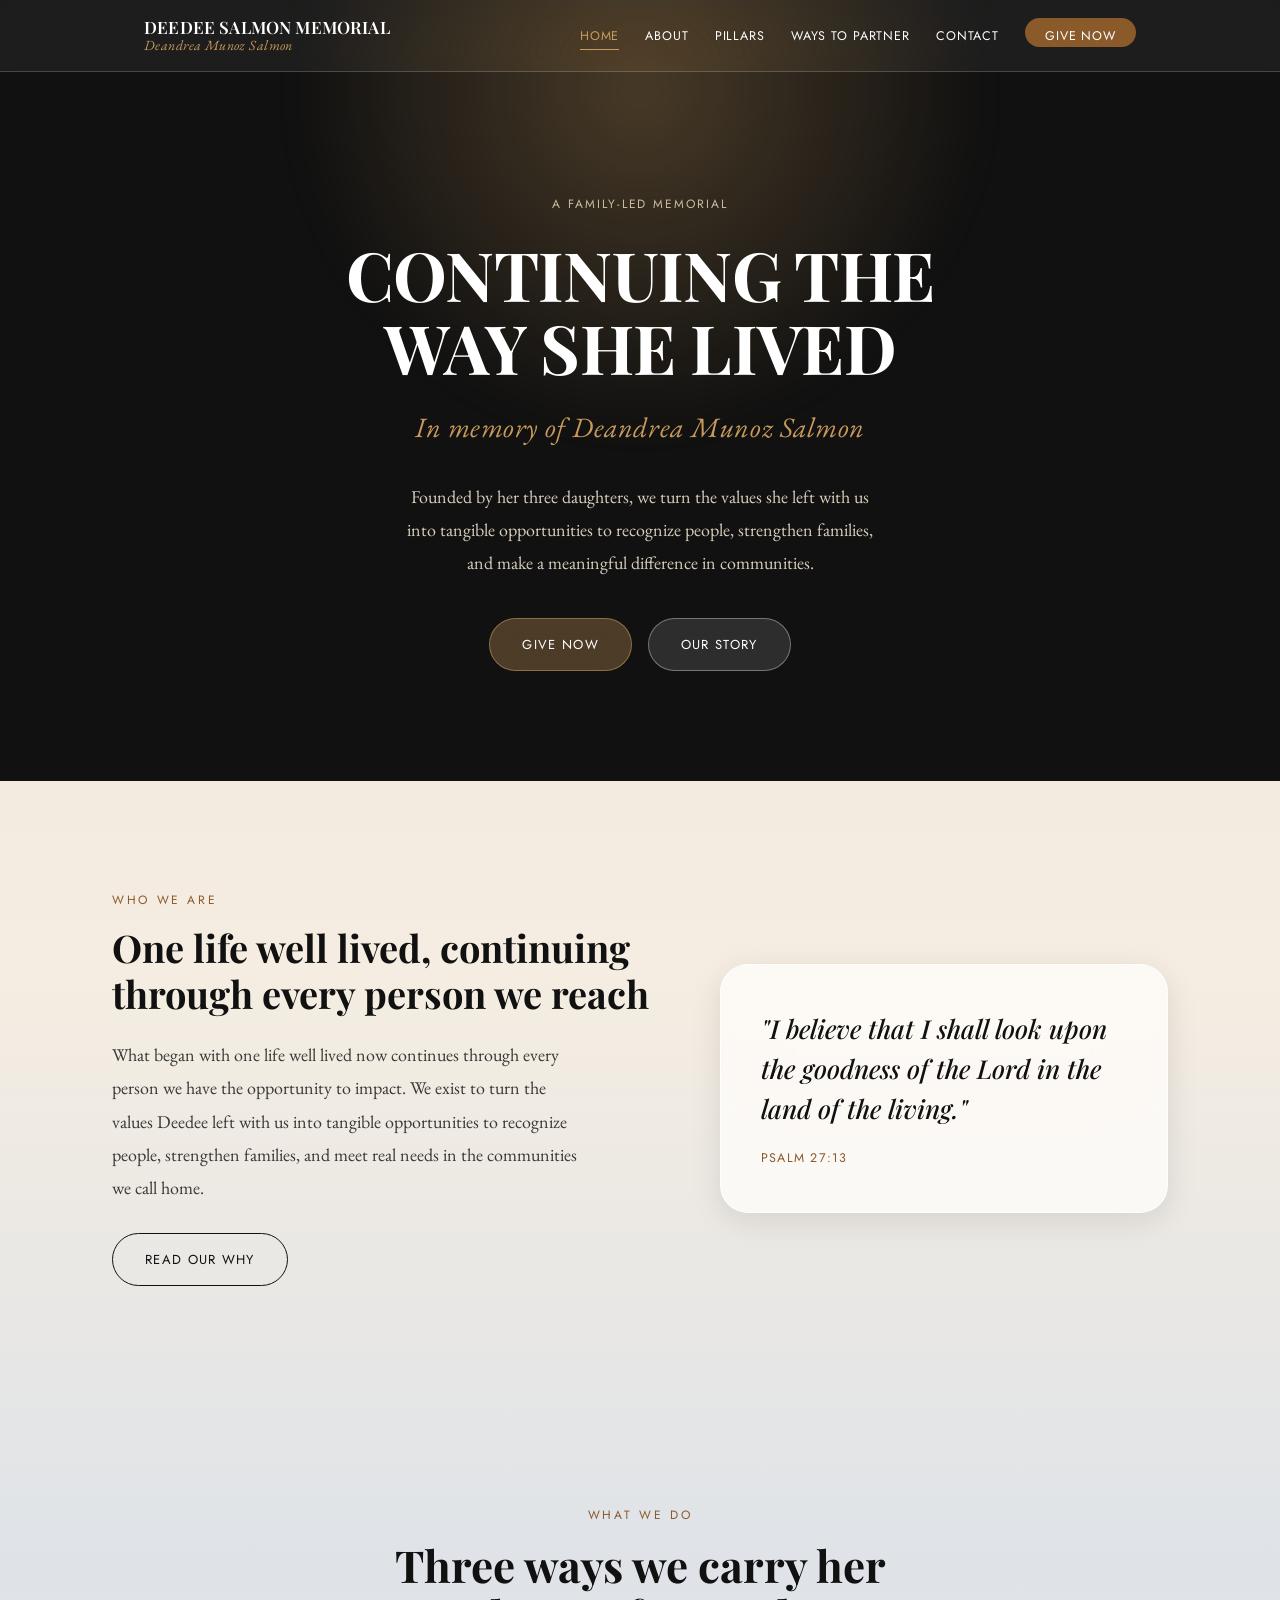
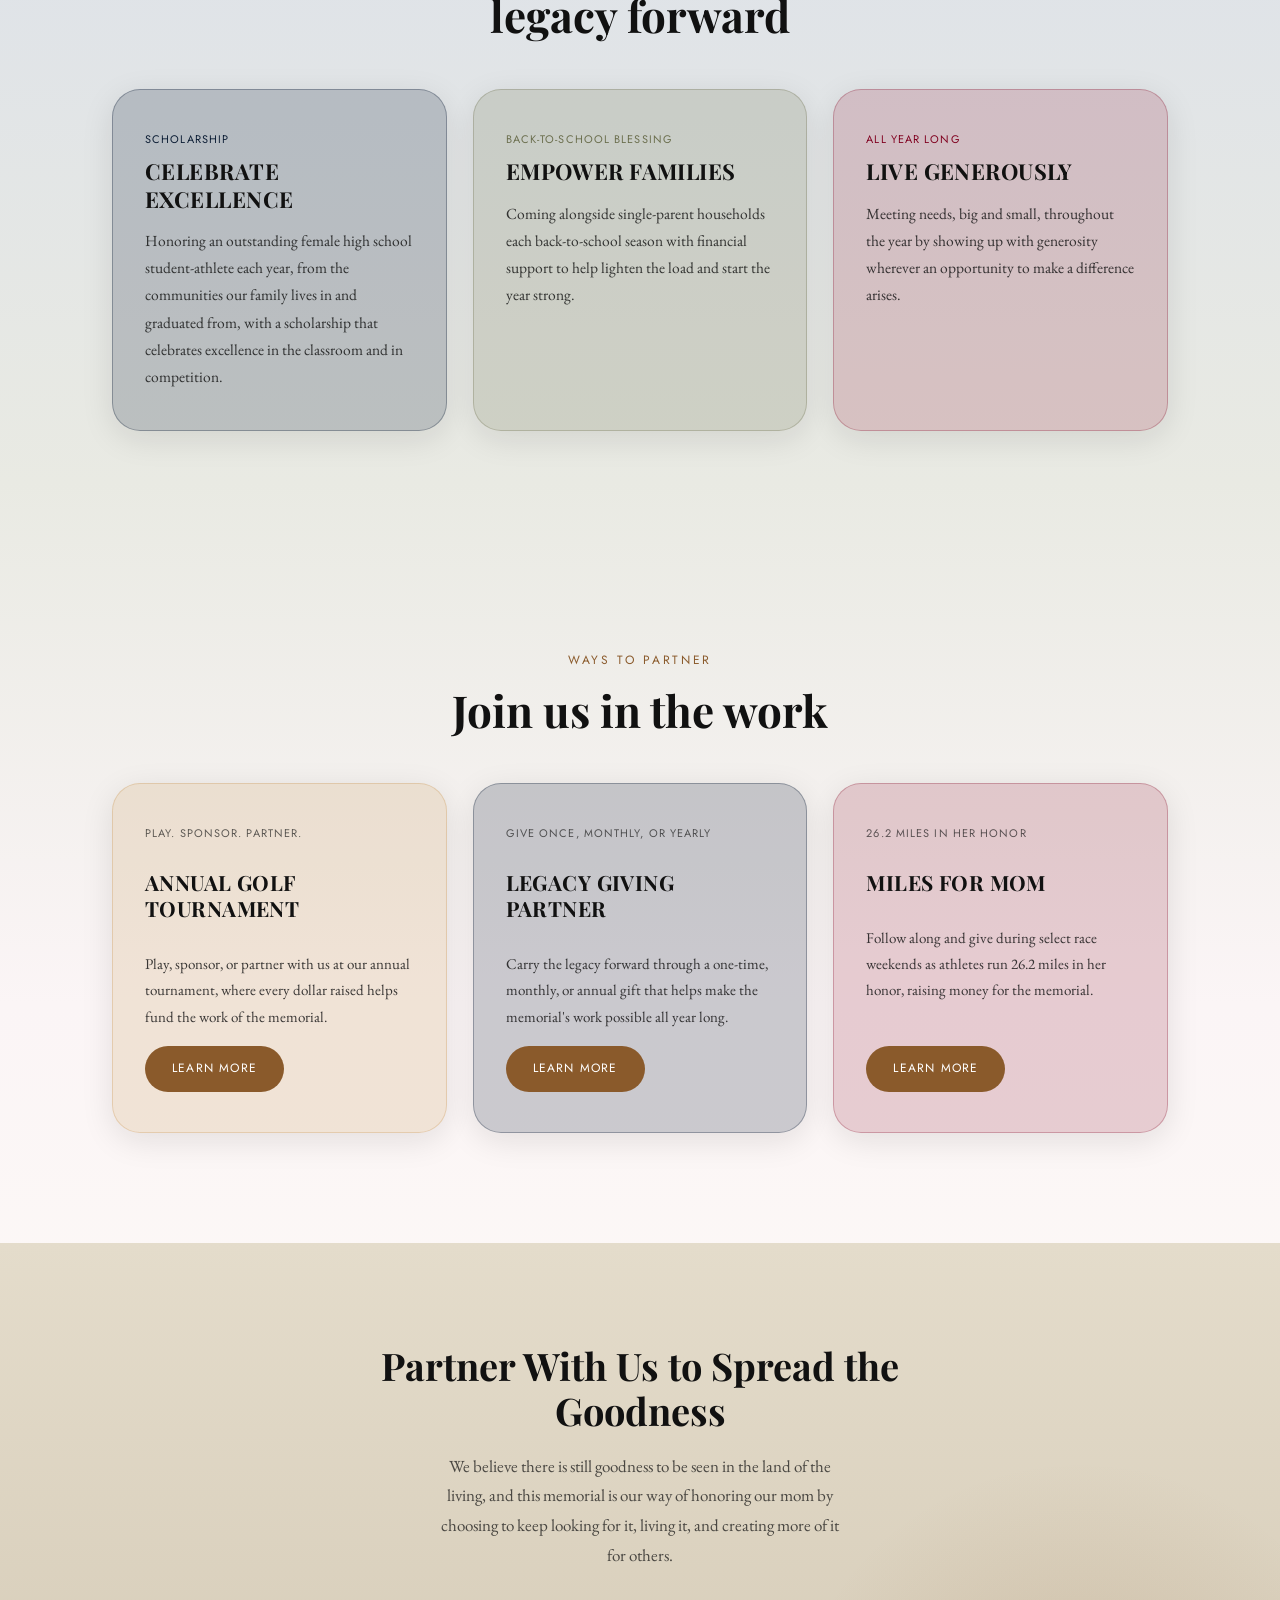
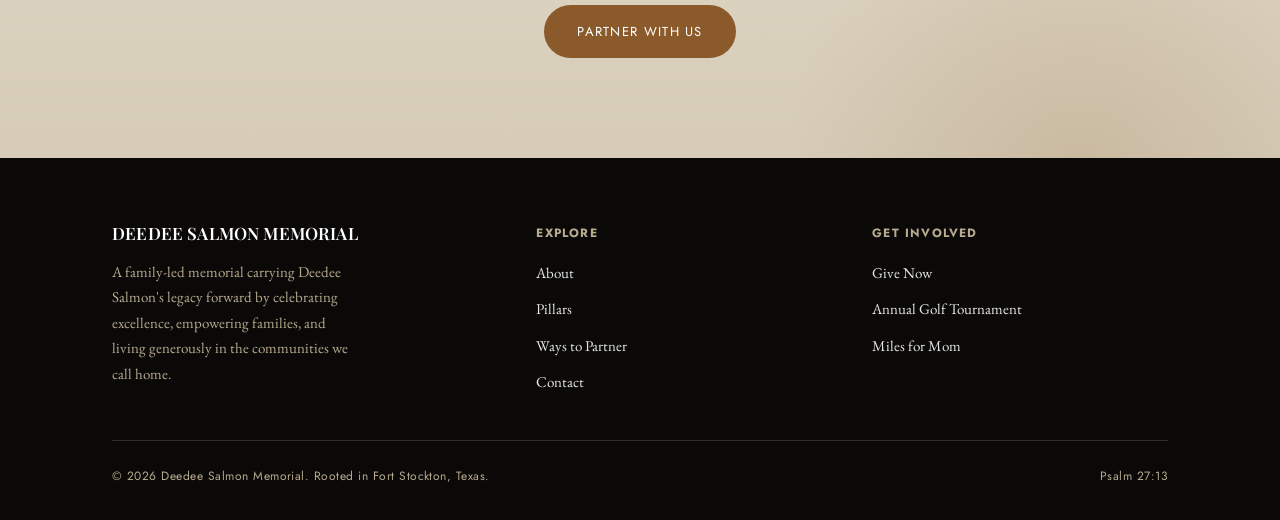
==== commit 96c086fd: "Remove the fade edges that were blooming into bright stripes Fading a tinted section to transparent " ====
--- a/index.html
+++ b/index.html
@@ -52,7 +52,7 @@
       <div class="reveal reveal-item">
         <span class="kicker" style="text-align:left;">Who We Are</span>
         <h2 style="text-align:left; margin: 0 0 22px; font-family: 'Playfair Display', serif; font-weight: 700; font-size: clamp(28px, 3.6vw, 38px); line-height: 1.2;">One life well lived, continuing through every person we reach</h2>
-        <p style="font-size: 18px; line-height: 1.85; opacity: 0.82; max-width: 52ch;">What began with one life well lived now continues through every person we have the opportunity to impact. We exist to turn the values Deedee left with us into tangible opportunities to recognize people, strengthen families, and meet real needs in Fort Stockton.</p>
+        <p style="font-size: 18px; line-height: 1.85; opacity: 0.82; max-width: 52ch;">What began with one life well lived now continues through every person we have the opportunity to impact. We exist to turn the values Deedee left with us into tangible opportunities to recognize people, strengthen families, and meet real needs in the communities we call home.</p>
         <div style="margin-top: 28px;">
           <a href="about.html" class="btn-outline-dark">Read Our Why</a>
         </div>
@@ -74,7 +74,7 @@
         <div class="glass-card pillar-blue reveal" style="--pillar-color:#0B1D34;">
           <div class="pillar-label">Scholarship</div>
           <h3 class="uc-title">Celebrate Excellence</h3>
-          <p>Honoring an outstanding Fort Stockton High School female student-athlete each year with a scholarship that celebrates excellence in the classroom and in competition.</p>
+          <p>Honoring an outstanding female high school student-athlete each year, from the communities our family lives in and graduated from, with a scholarship that celebrates excellence in the classroom and in competition.</p>
         </div>
         <div class="glass-card pillar-olive reveal" style="--pillar-color:#6B6F4E;">
           <div class="pillar-label">Back-to-School Blessing</div>
--- a/styles.css
+++ b/styles.css
@@ -304,6 +304,19 @@
    Sections
    ============================================================ */
 .section { position: relative; z-index: 1; padding: 110px 0; }
+
+/* Tinted sections dissolve into their neighbours instead of butting up
+   against them. Each gradient starts and ends at its own colour with zero
+   alpha, so the page behind shows through the fade and the transition
+   works against whatever sits above or below. The ramps stay inside the
+   section's padding, so text always lands on the solid middle. */
+.section-dark {
+  color: #fff;
+  background: #262019;
+}
+.section-soft {
+  background: var(--bone);
+}
 .section-head { margin-bottom: 48px; text-align: center; }
 .kicker {
   font-family: 'Jost', sans-serif; font-size: 12px; letter-spacing: 0.22em;
@@ -378,6 +391,18 @@
 .glass-card.pillar-blue:hover { background: rgba(11,29,52,0.27); }
 .glass-card.pillar-olive:hover { background: rgba(107,111,78,0.27); }
 .glass-card.pillar-red:hover { background: rgba(128,0,32,0.23); }
+/* Pillars page only: the full-width rows carry more colour than the
+   compact cards on the home page, which stay as they are. */
+.pillar-row.pillar-blue,
+.value-box.pillar-blue { background: rgba(11,29,52,0.34); border-color: rgba(11,29,52,0.46); }
+.pillar-row.pillar-olive,
+.value-box.pillar-olive { background: rgba(107,111,78,0.53); border-color: rgba(107,111,78,0.62); }
+.pillar-row.pillar-red,
+.value-box.pillar-red { background: rgba(128,0,32,0.35); border-color: rgba(128,0,32,0.46); }
+.pillar-row.pillar-blue:hover { background: rgba(11,29,52,0.42); }
+.pillar-row.pillar-olive:hover { background: rgba(107,111,78,0.62); }
+.pillar-row.pillar-red:hover { background: rgba(128,0,32,0.43); }
+
 .glass-card.tint-gold { background: rgba(201,154,91,0.20); border-color: rgba(201,154,91,0.32); }
 .glass-card.tint-blue { background: rgba(11,29,52,0.20); border-color: rgba(11,29,52,0.30); }
 .glass-card.tint-red { background: rgba(128,0,32,0.17); border-color: rgba(128,0,32,0.26); }
@@ -463,6 +488,12 @@
 .value-box.on-dark, .fact-box.on-dark { background: rgba(255,255,255,0.10); border-color: rgba(255,255,255,0.20); }
 .value-box.on-dark .label, .fact-box.on-dark .label { color: #c9bda3; opacity: 1; }
 .value-box.on-dark .title, .fact-box.on-dark .value { color: #fff; }
+
+/* Brand-coloured tiles for dark sections, so the three pillars read as
+   three distinct things rather than one grey row. */
+.value-box.on-dark.pillar-blue { background: rgba(11, 29, 52, 0.88); border-color: rgba(70, 110, 160, 0.45); }
+.value-box.on-dark.pillar-olive { background: rgba(107, 111, 78, 0.45); border-color: rgba(154, 159, 116, 0.48); }
+.value-box.on-dark.pillar-red { background: rgba(128, 0, 32, 0.72); border-color: rgba(178, 60, 90, 0.45); }
 @media (max-width: 640px) { .values-row, .facts-row { grid-template-columns: 1fr; } }
 
 /* ============================================================
@@ -552,13 +583,14 @@
    ============================================================ */
 .cta-band {
   position: relative; z-index: 1;
-  background: var(--obsidian); color: #fff;
+  background: linear-gradient(180deg, #E4DCCB 0%, #D6CCB8 100%);
+  color: var(--obsidian);
   text-align: center; padding: 100px 32px; overflow: hidden;
 }
 .cta-band::before {
   content: ""; position: absolute;
   width: 600px; height: 600px;
-  background: radial-gradient(circle, rgba(128,0,32,0.35), transparent 70%);
+  background: radial-gradient(circle, rgba(138,90,43,0.16), transparent 70%);
   bottom: -300px; right: -100px; pointer-events: none;
 }
 .cta-band-inner { position: relative; z-index: 1; }
@@ -566,12 +598,20 @@
   font-family: 'Playfair Display', serif; font-weight: 700;
   font-size: clamp(26px, 4vw, 38px); max-width: 22ch; margin: 0 auto 18px; line-height: 1.2;
 }
-.cta-band p { max-width: 52ch; margin: 0 auto 34px; color: #d8cfbc; font-size: 17px; line-height: 1.75; }
+.cta-band p { max-width: 52ch; margin: 0 auto 34px; color: rgba(17,17,17,0.72); font-size: 17px; line-height: 1.75; }
 
 /* ============================================================
    Footer
    ============================================================ */
-.site-footer { position: relative; z-index: 1; background: var(--obsidian); color: #fff; padding: 60px 0 34px; }
+/* Starts on the colour the CTA band ends on and settles to dark in one
+   short ramp inside the top padding — enough to avoid a hard seam, not so
+   much that the page bottom turns into a gradient of its own. */
+.site-footer {
+  position: relative; z-index: 1;
+  background: #0A0908;
+  color: #fff;
+  padding: 66px 0 34px;
+}
 .footer-grid { display: grid; grid-template-columns: 1.3fr 1fr 1fr; gap: 40px; margin-bottom: 44px; }
 @media (max-width: 700px) { .footer-grid { grid-template-columns: 1fr; gap: 34px; } }
 .footer-brand .brand-mark { color: #fff; }
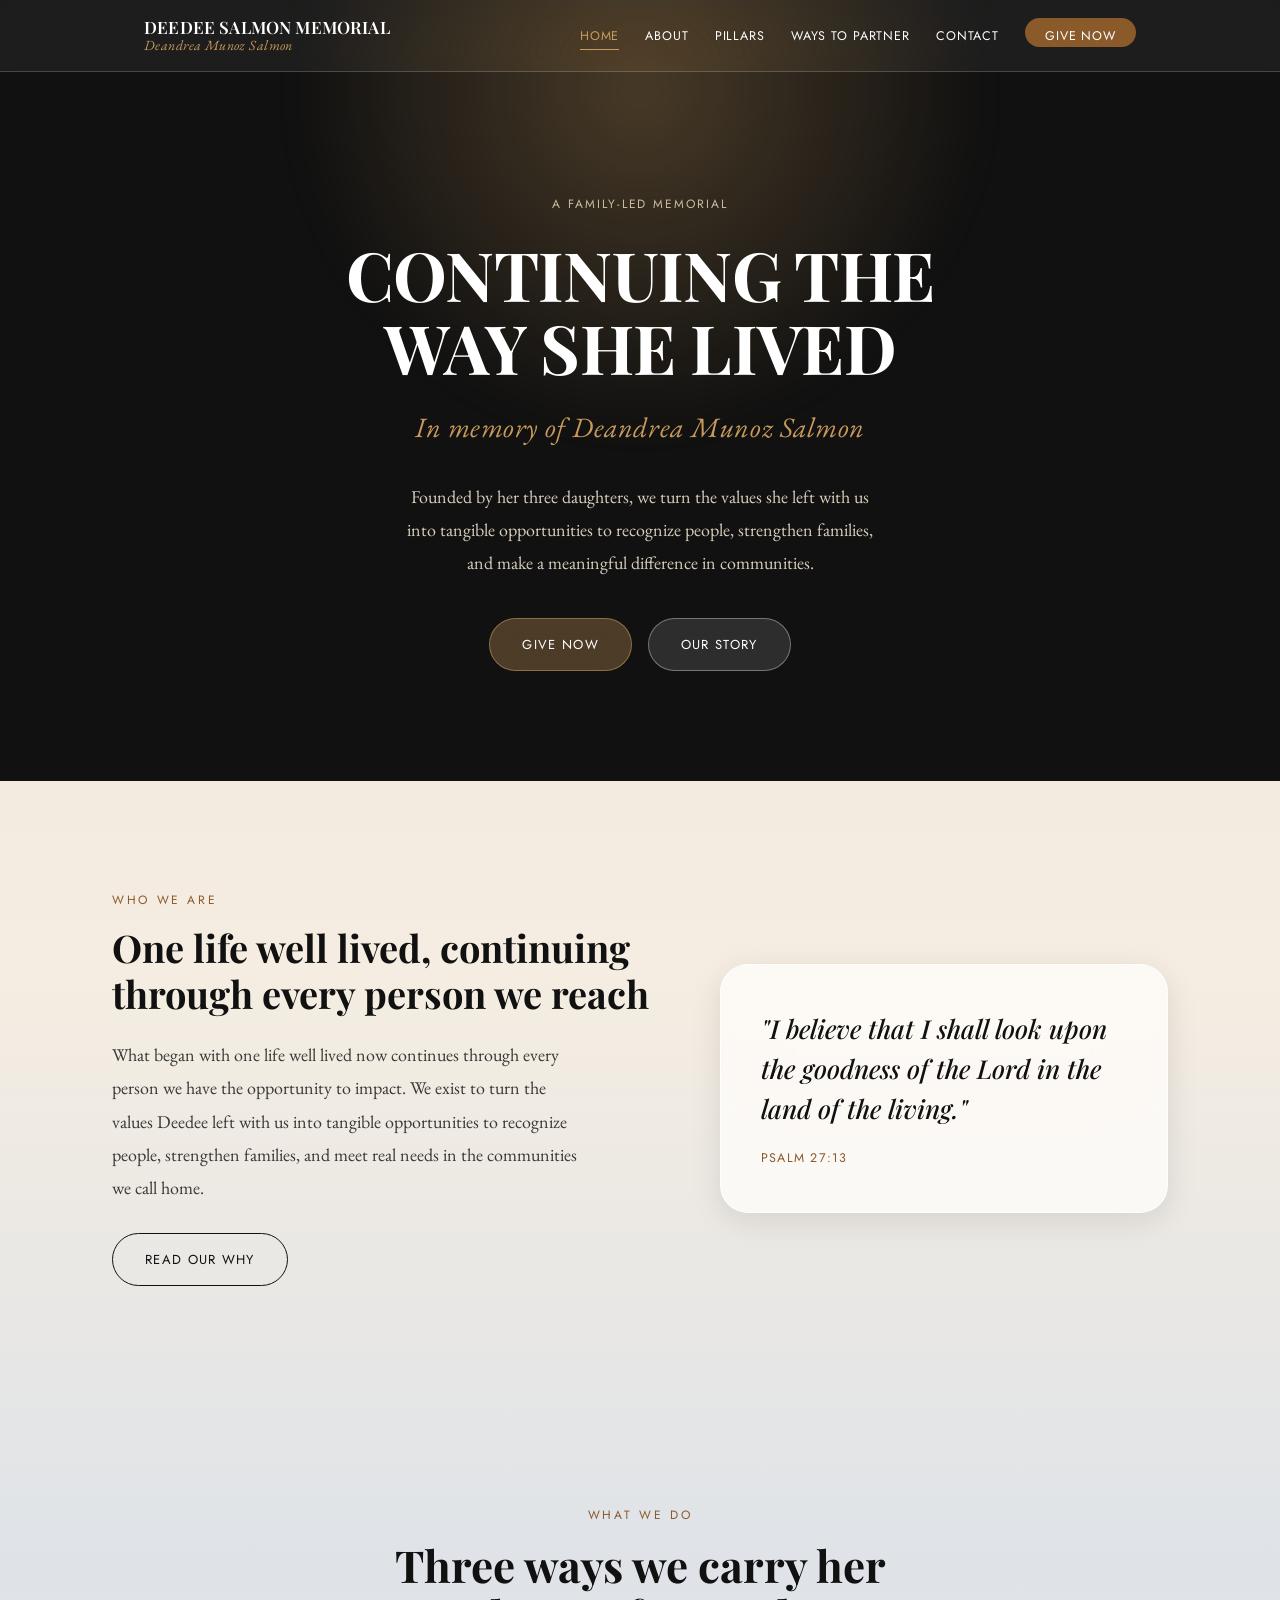
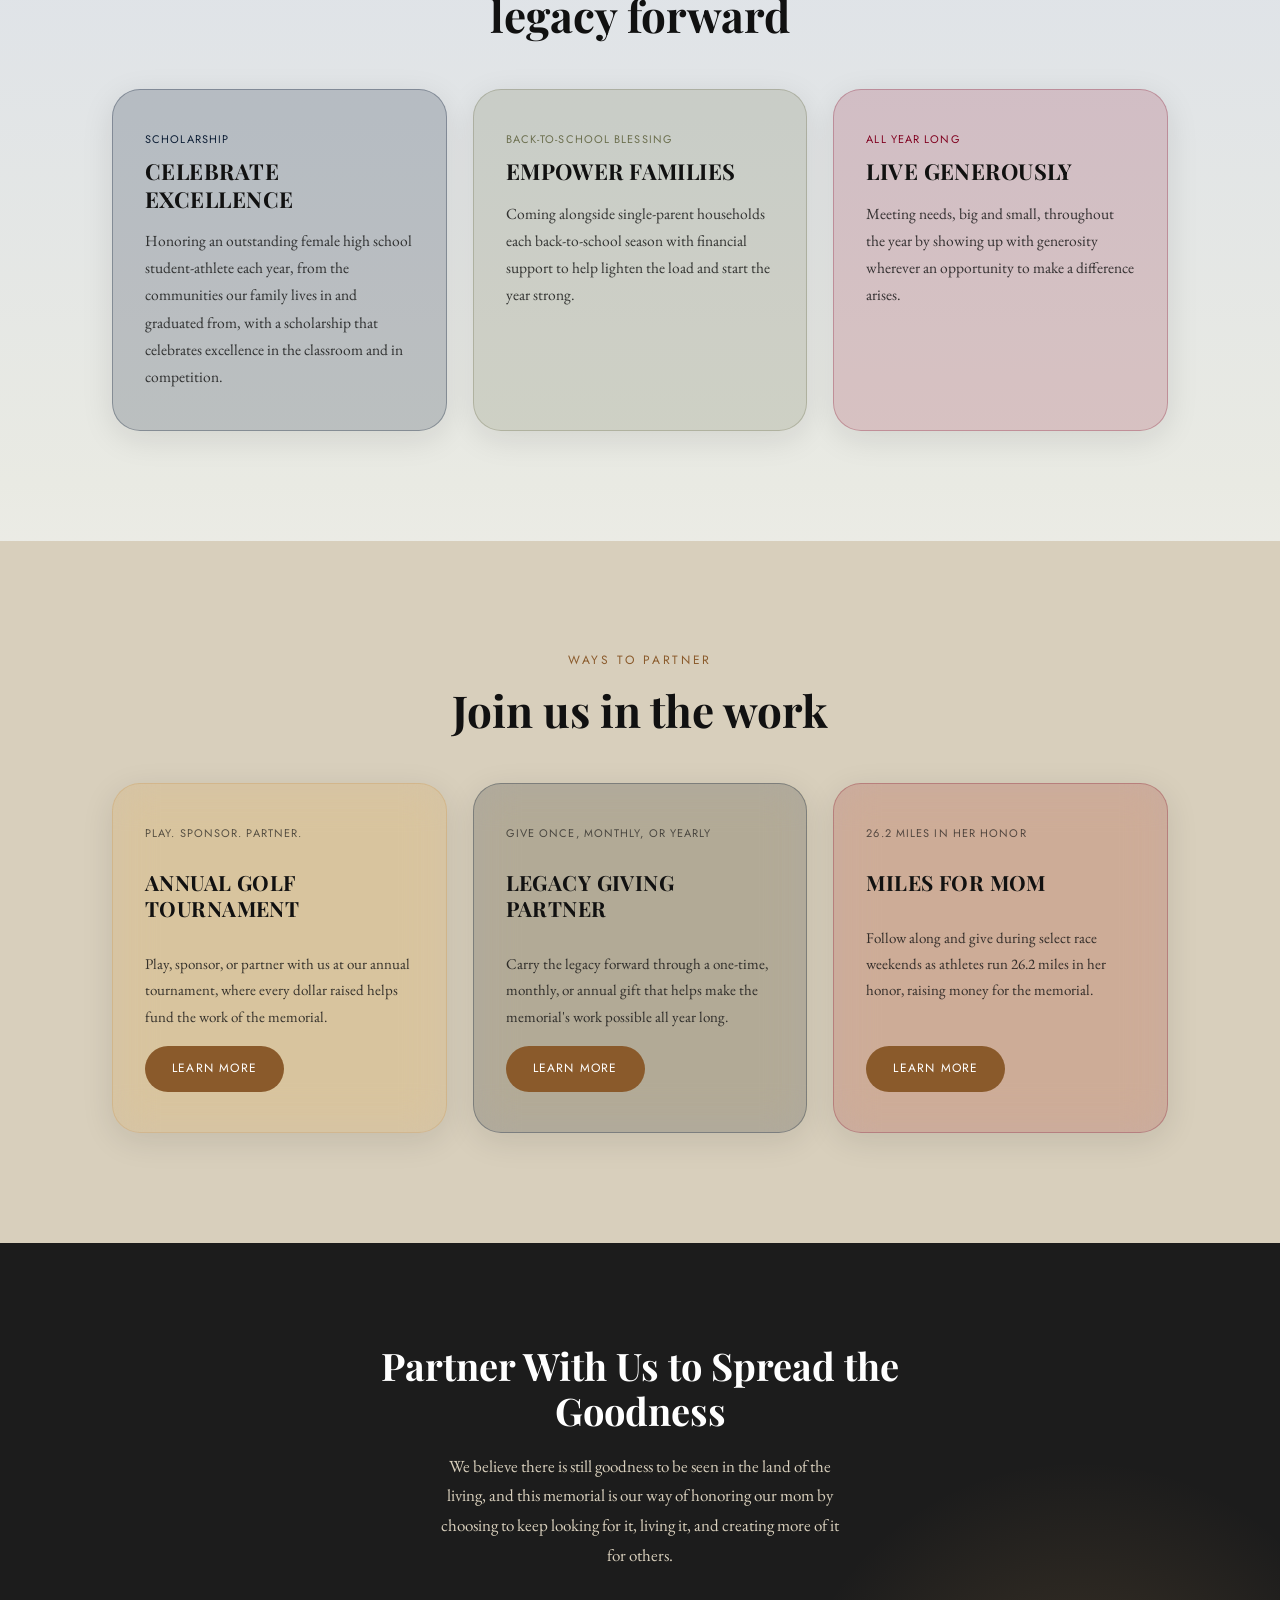
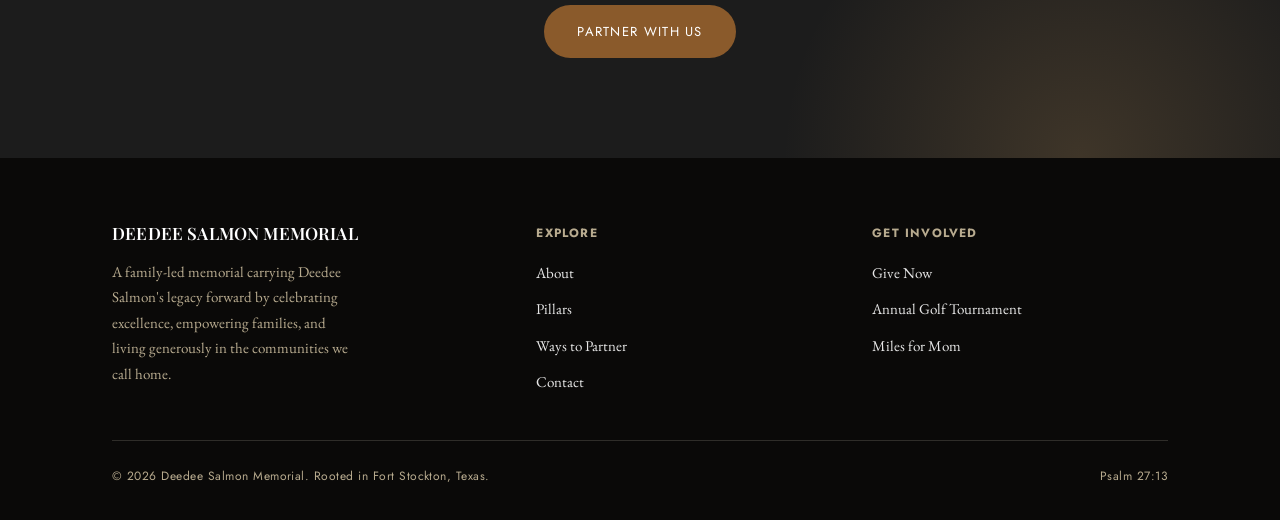
==== commit b1811620: "Land every page bottom on bone, then charcoal, then near-black The CTA band takes the same #1C1C1C a" ====
--- a/index.html
+++ b/index.html
@@ -90,7 +90,7 @@
     </div>
   </section>
 
-  <section class="section reveal">
+  <section class="section section-soft reveal">
     <div class="wrap">
       <div class="section-head">
         <span class="kicker">Ways to Partner</span>
--- a/styles.css
+++ b/styles.css
@@ -312,7 +312,7 @@
    section's padding, so text always lands on the solid middle. */
 .section-dark {
   color: #fff;
-  background: #262019;
+  background: #1C1C1C;
 }
 .section-soft {
   background: var(--bone);
@@ -583,14 +583,14 @@
    ============================================================ */
 .cta-band {
   position: relative; z-index: 1;
-  background: linear-gradient(180deg, #E4DCCB 0%, #D6CCB8 100%);
-  color: var(--obsidian);
+  background: #1C1C1C;
+  color: #fff;
   text-align: center; padding: 100px 32px; overflow: hidden;
 }
 .cta-band::before {
   content: ""; position: absolute;
   width: 600px; height: 600px;
-  background: radial-gradient(circle, rgba(138,90,43,0.16), transparent 70%);
+  background: radial-gradient(circle, rgba(201,154,91,0.20), transparent 70%);
   bottom: -300px; right: -100px; pointer-events: none;
 }
 .cta-band-inner { position: relative; z-index: 1; }
@@ -598,7 +598,7 @@
   font-family: 'Playfair Display', serif; font-weight: 700;
   font-size: clamp(26px, 4vw, 38px); max-width: 22ch; margin: 0 auto 18px; line-height: 1.2;
 }
-.cta-band p { max-width: 52ch; margin: 0 auto 34px; color: rgba(17,17,17,0.72); font-size: 17px; line-height: 1.75; }
+.cta-band p { max-width: 52ch; margin: 0 auto 34px; color: #d8cfbc; font-size: 17px; line-height: 1.75; }
 
 /* ============================================================
    Footer
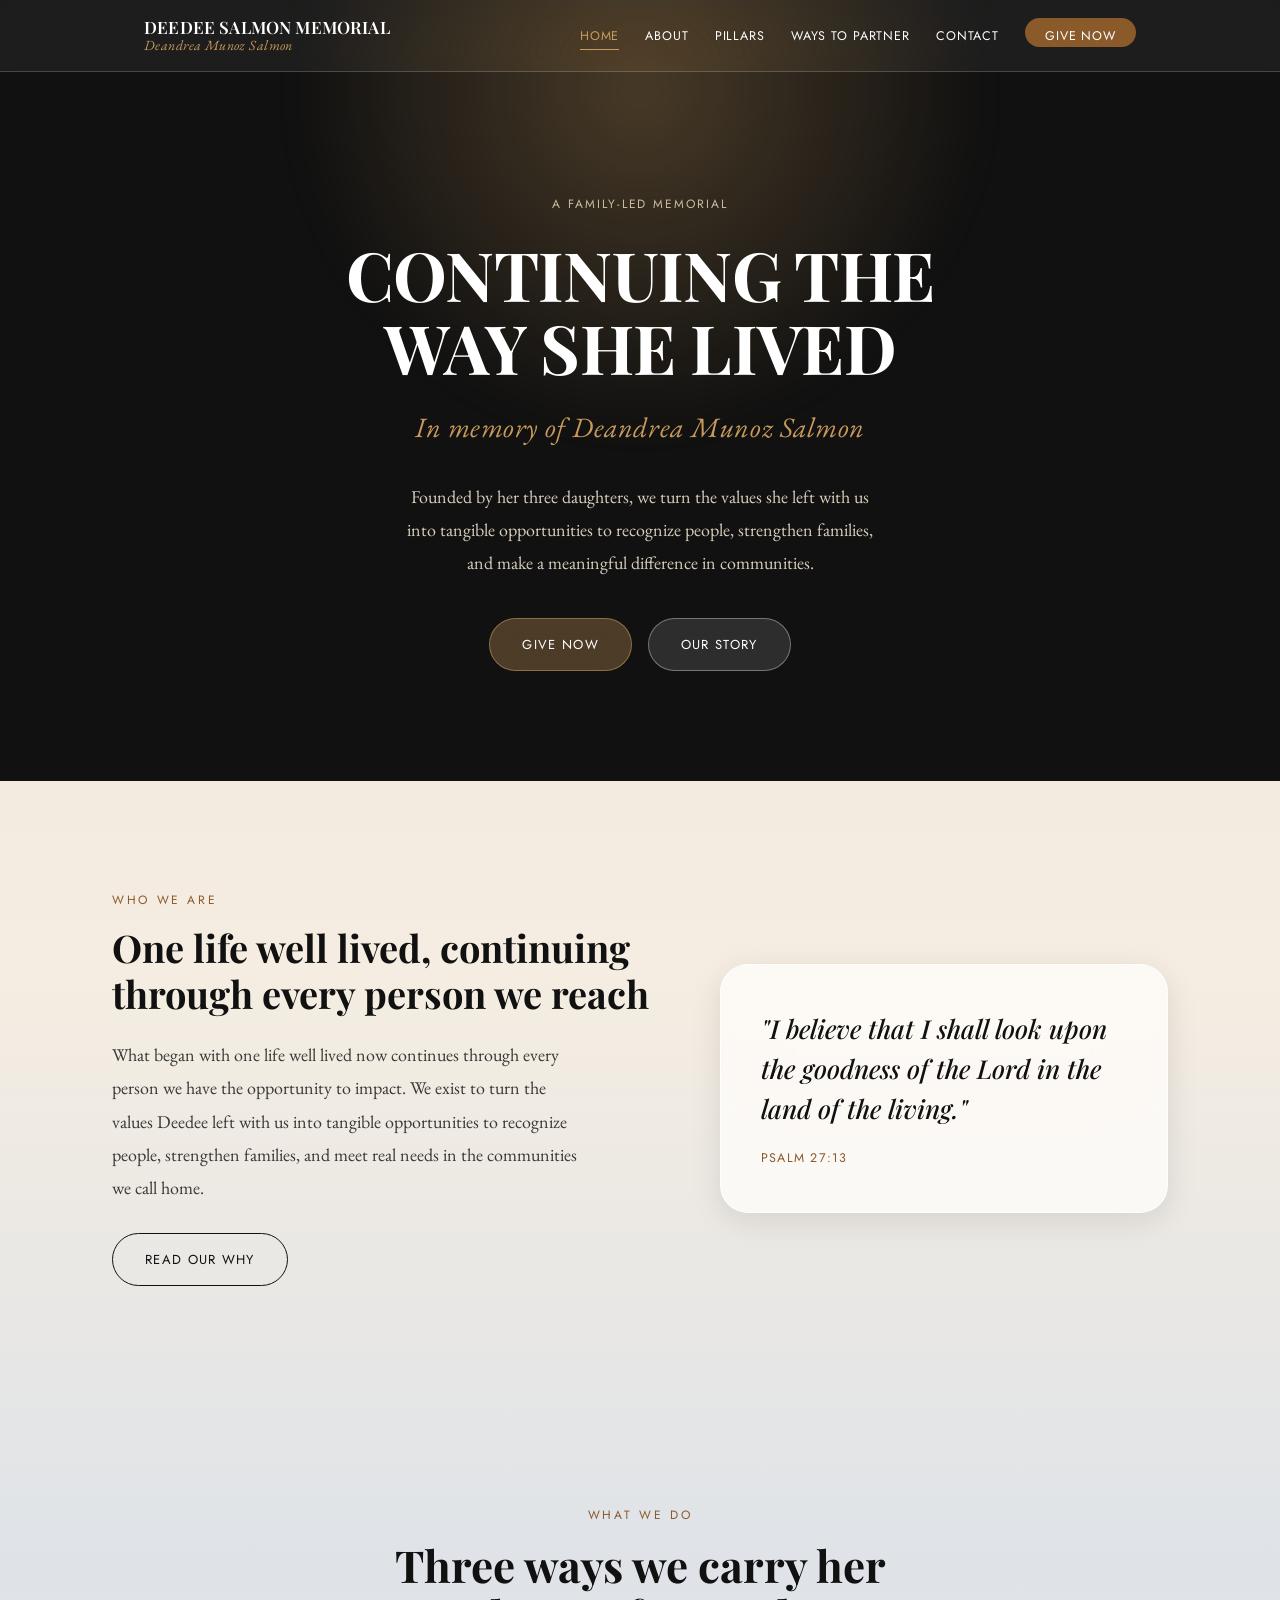
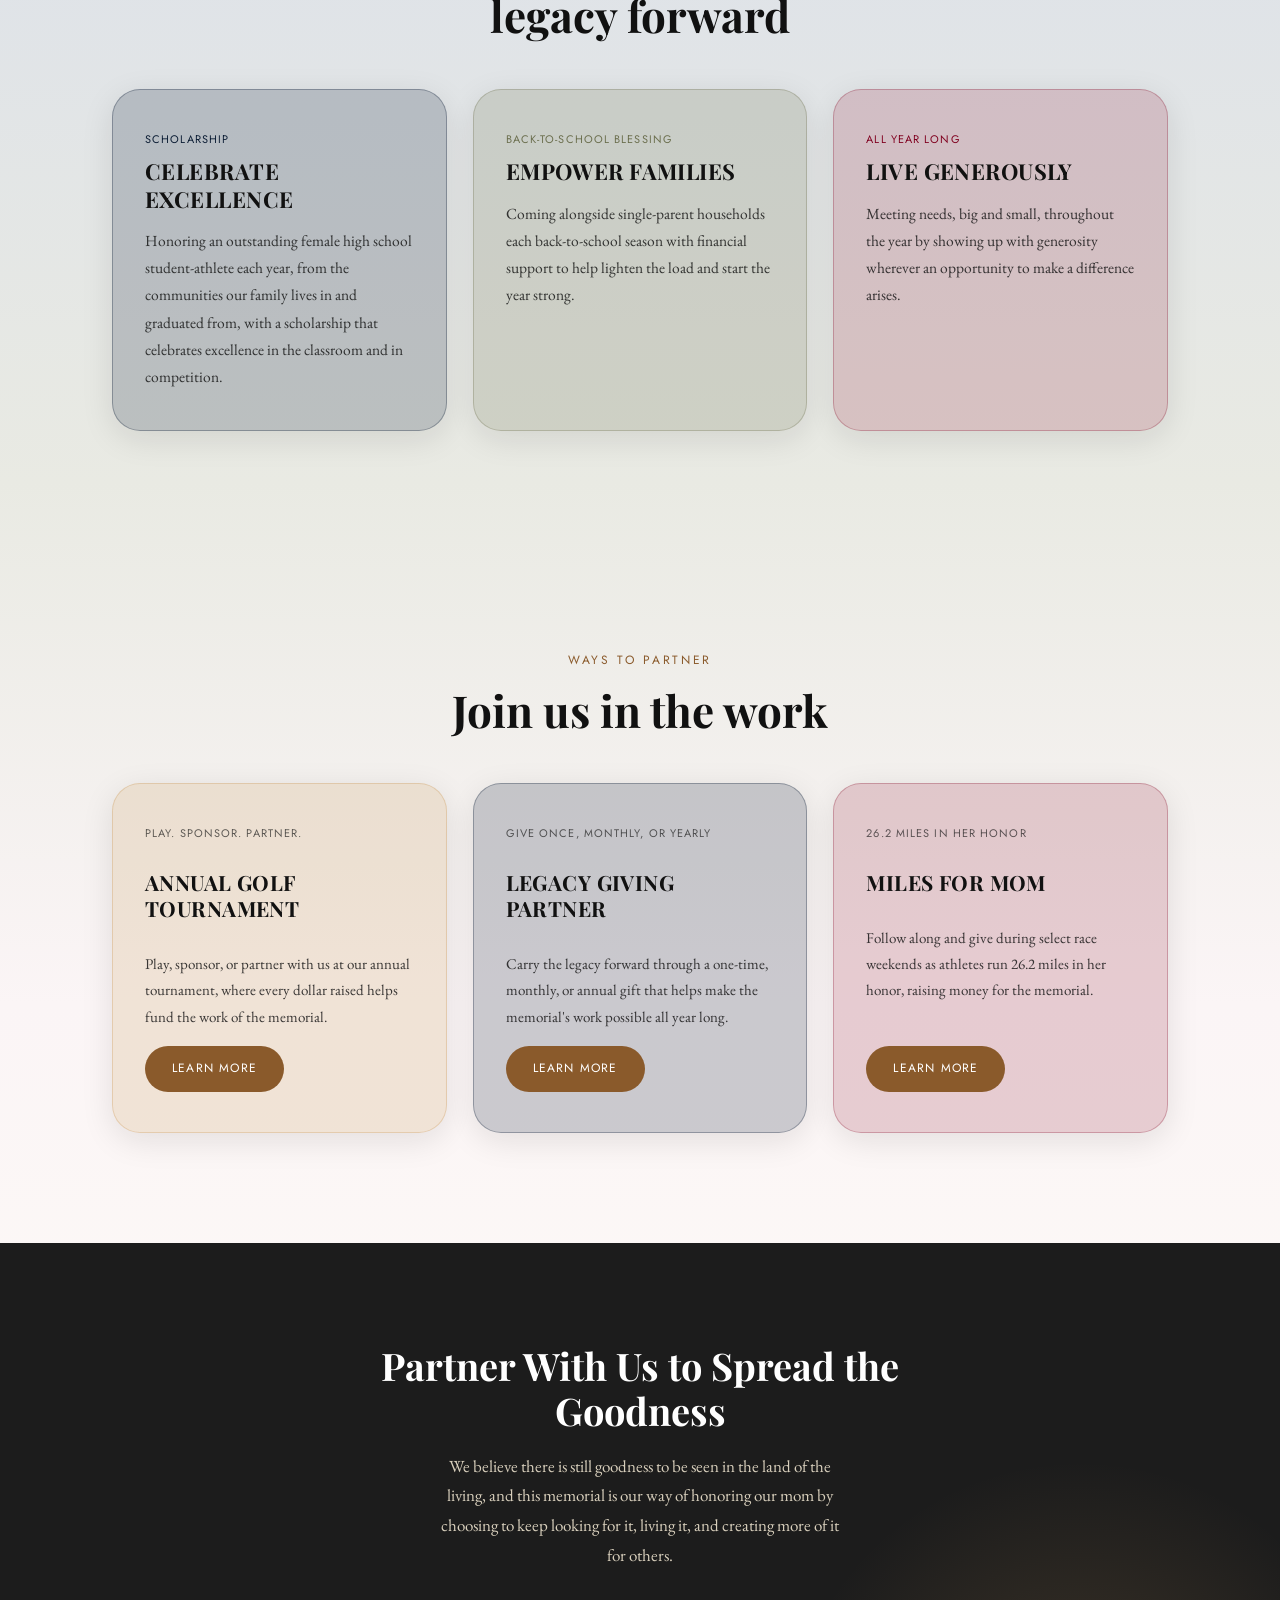
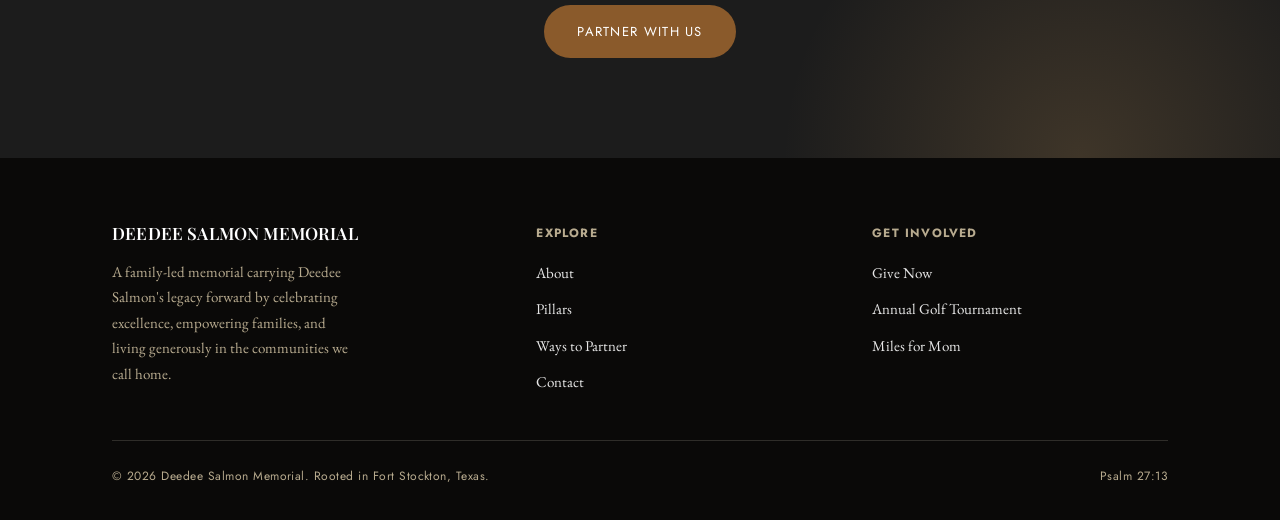
==== commit 87b4701d: "Stop forcing a bone band onto pages that never had one The previous commit added a bone section abov" ====
--- a/index.html
+++ b/index.html
@@ -90,7 +90,7 @@
     </div>
   </section>
 
-  <section class="section section-soft reveal">
+  <section class="section reveal">
     <div class="wrap">
       <div class="section-head">
         <span class="kicker">Ways to Partner</span>
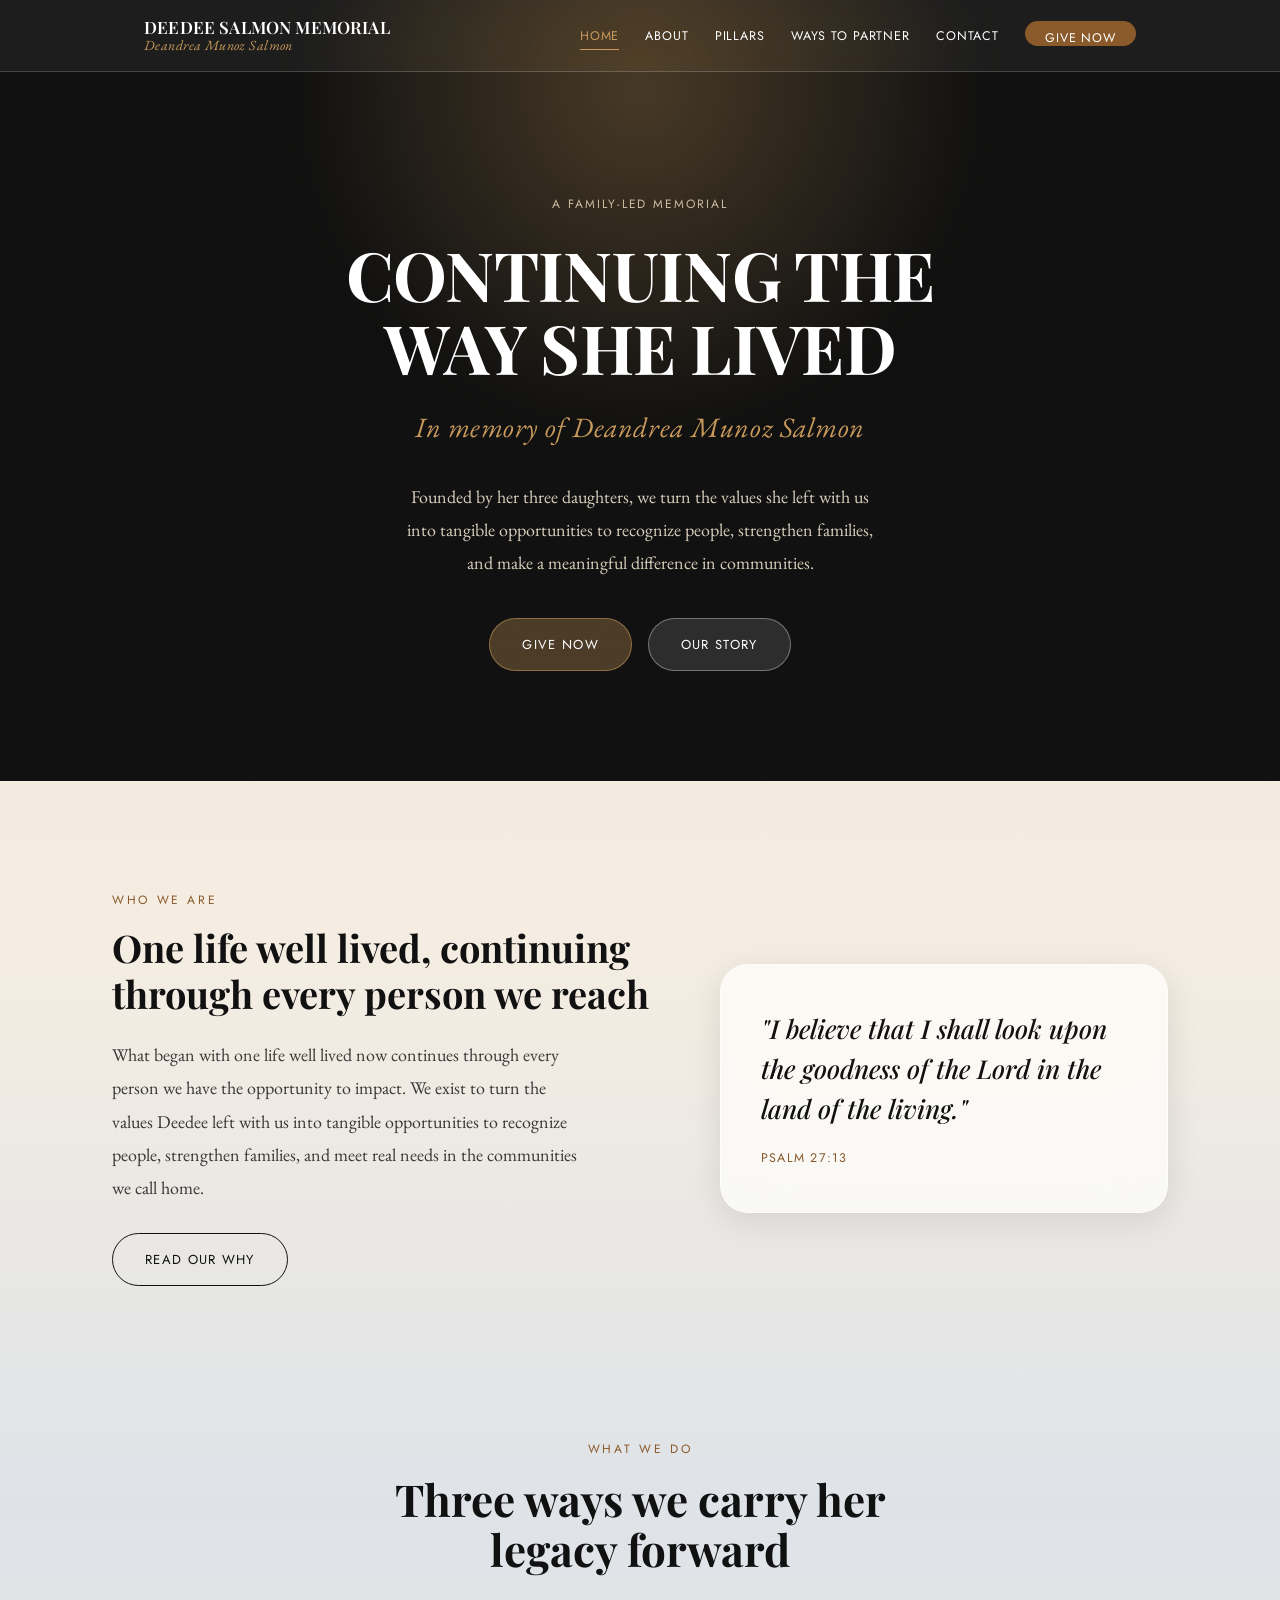
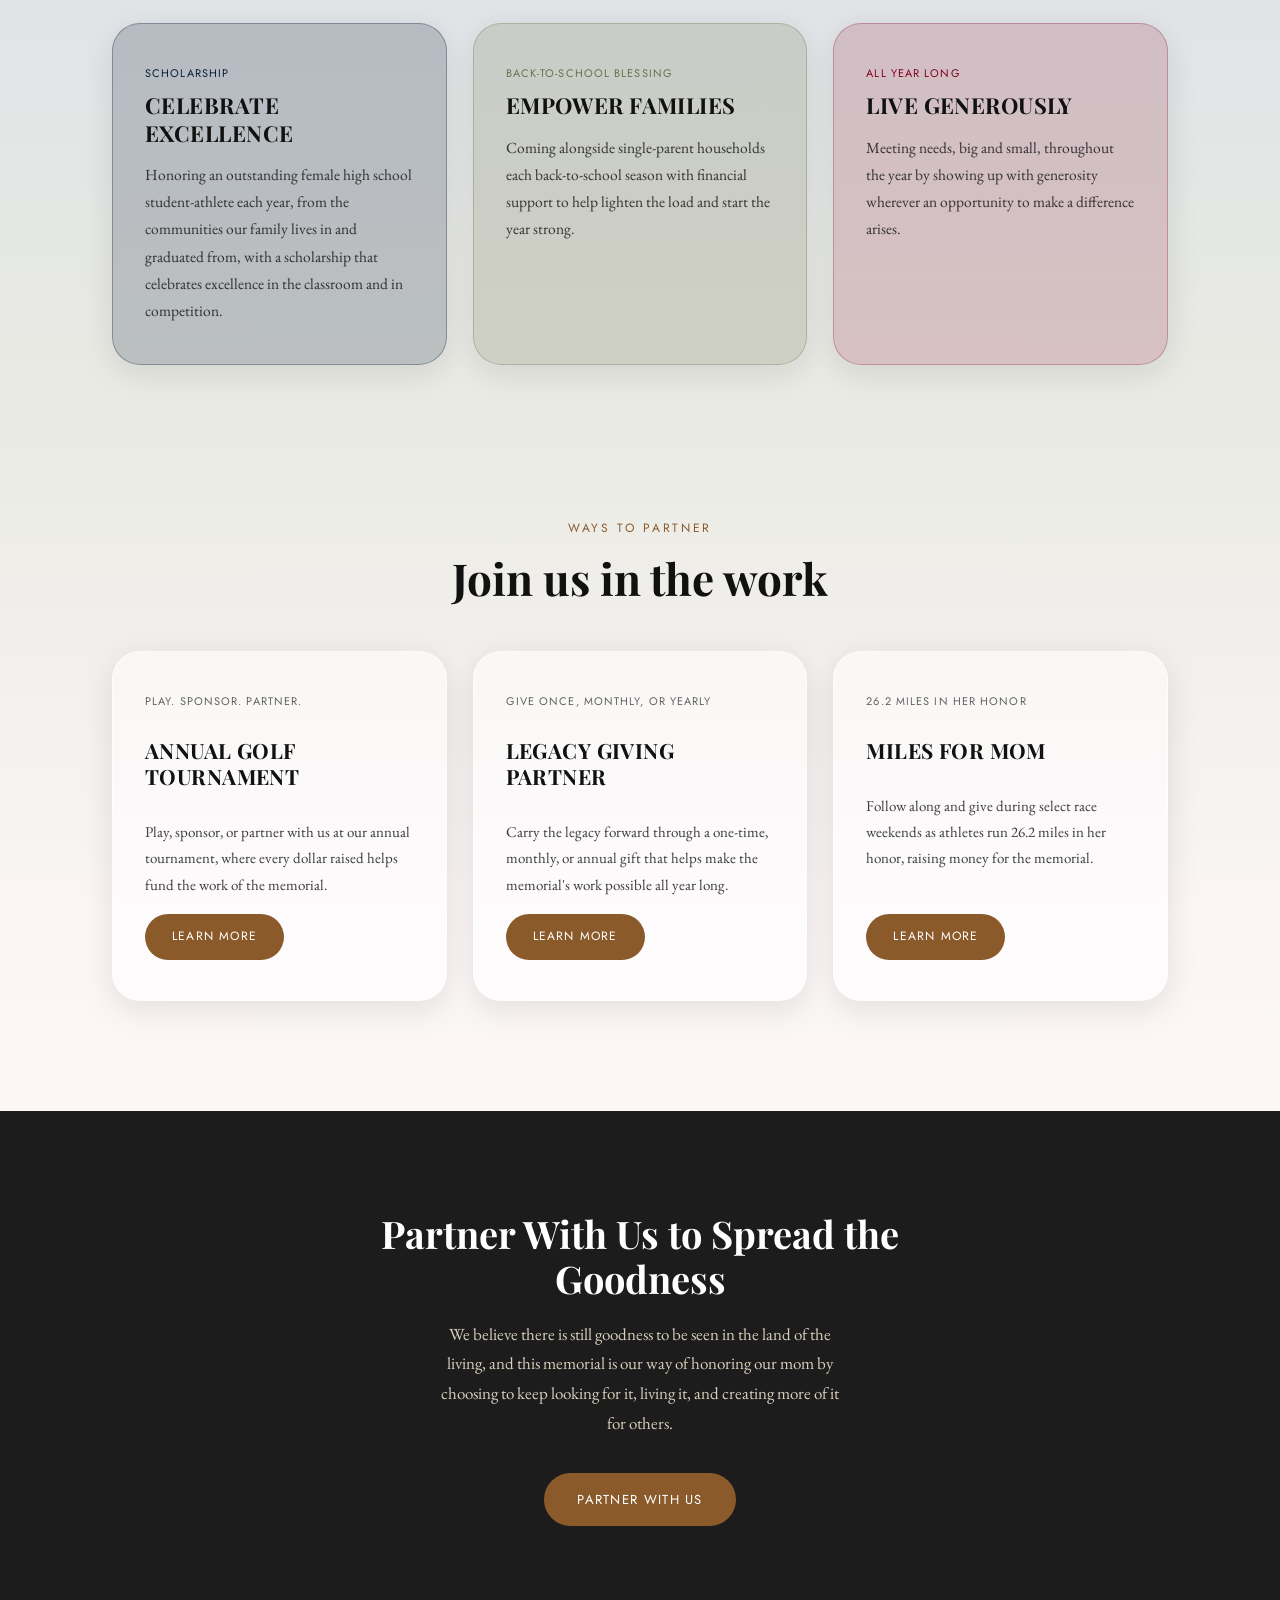
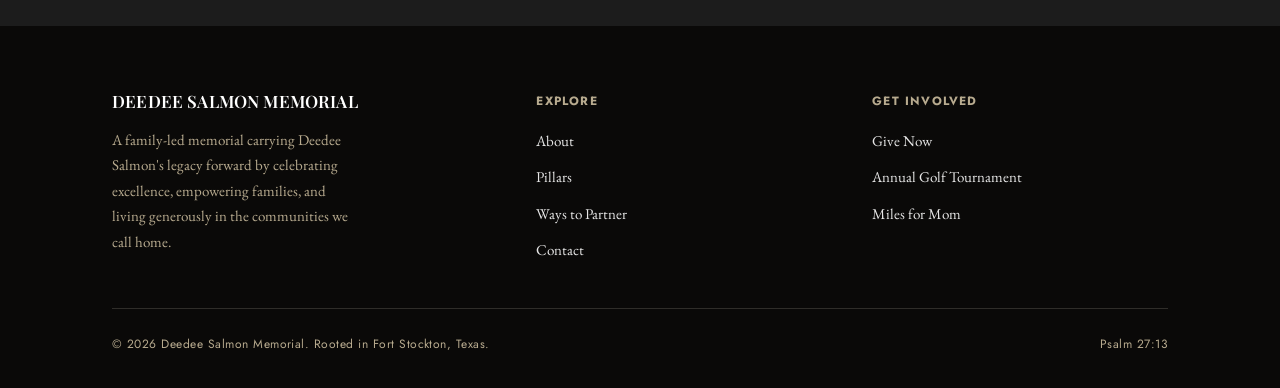
==== commit 40d7ad5a: "Strip the tints from the Ways to Partner cards The gold, navy and maroon washes come off the three p" ====
--- a/index.html
+++ b/index.html
@@ -97,19 +97,19 @@
         <h2>Join us in the work</h2>
       </div>
       <div class="give-grid">
-        <div class="glass-card give-card-glass tint-gold reveal">
+        <div class="glass-card give-card-glass reveal">
           <div class="give-label">Play. Sponsor. Partner.</div>
           <h3 class="uc-title">Annual Golf Tournament</h3>
           <p>Play, sponsor, or partner with us at our annual tournament, where every dollar raised helps fund the work of the memorial.</p>
           <a href="golf-tournament.html" class="btn-solid">Learn More</a>
         </div>
-        <div class="glass-card give-card-glass tint-blue reveal">
+        <div class="glass-card give-card-glass reveal">
           <div class="give-label">Give Once, Monthly, or Yearly</div>
           <h3 class="uc-title">Legacy Giving Partner</h3>
           <p>Carry the legacy forward through a one-time, monthly, or annual gift that helps make the memorial's work possible all year long.</p>
           <a href="legacy-giving.html" class="btn-solid">Learn More</a>
         </div>
-        <div class="glass-card give-card-glass tint-red reveal">
+        <div class="glass-card give-card-glass reveal">
           <div class="give-label">26.2 Miles in Her Honor</div>
           <h3 class="uc-title">Miles for Mom</h3>
           <p>Follow along and give during select race weekends as athletes run 26.2 miles in her honor, raising money for the memorial.</p>
--- a/styles.css
+++ b/styles.css
@@ -143,7 +143,11 @@
   text-transform: uppercase;
   color: #fff !important;
   background: var(--tobacco);
-  padding: 9px 20px;
+  display: inline-flex;
+  align-items: center;
+  justify-content: center;
+  line-height: 1;
+  padding: 11px 20px 10px;
   border-radius: 999px;
 }
 .nav-give::after { display: none; }
@@ -154,21 +158,22 @@
   .main-nav { display: none; position: absolute; top: 68px; left: 20px; right: 20px; }
   .main-nav.open {
     display: block;
-    background: var(--glass-bg);
+    background: rgba(24, 24, 24, 0.97);
     backdrop-filter: blur(24px) saturate(160%);
     -webkit-backdrop-filter: blur(24px) saturate(160%);
-    border: 1px solid var(--glass-border);
+    border: 1px solid rgba(255, 255, 255, 0.14);
     border-radius: 24px;
     box-shadow: var(--glass-shadow);
     padding: 10px 22px 18px;
   }
   .main-nav ul { flex-direction: column; align-items: flex-start; gap: 4px; }
-  .main-nav li { width: 100%; border-top: 1px solid rgba(17,17,17,0.08); }
+  .main-nav li { width: 100%; border-top: 1px solid rgba(255,255,255,0.12); }
   .main-nav li:first-child { border-top: none; }
-  .main-nav.open a { display: block; padding: 14px 0; color: var(--obsidian); }
-  .main-nav.open a:hover, .main-nav.open a[aria-current="page"] { color: var(--tobacco); }
-  .main-nav.open a::after { background: var(--tobacco); }
-  .nav-give { display: inline-block; margin-top: 8px; }
+  .main-nav.open a { display: block; padding: 14px 0; color: #fff; }
+  .main-nav.open a:hover, .main-nav.open a[aria-current="page"] { color: var(--warm-gold); }
+  .main-nav.open a::after { background: var(--warm-gold); }
+  .main-nav li:last-child { border-top: none; padding-top: 6px; }
+  .nav-give { display: inline-flex; margin-top: 8px; }
 }
 
 /* ============================================================
@@ -304,6 +309,11 @@
    Sections
    ============================================================ */
 .section { position: relative; z-index: 1; padding: 110px 0; }
+/* Back-to-back untinted sections stacked 110px of padding on 110px, which
+   read as an empty gap rather than a break between two ideas. */
+.section:not(.section-soft):not(.section-dark) + .section:not(.section-soft):not(.section-dark) {
+  padding-top: 44px;
+}
 
 /* Tinted sections dissolve into their neighbours instead of butting up
    against them. Each gradient starts and ends at its own colour with zero
@@ -322,6 +332,7 @@
   font-family: 'Jost', sans-serif; font-size: 12px; letter-spacing: 0.22em;
   text-transform: uppercase; color: var(--tobacco); display: block; margin-bottom: 14px;
 }
+.section-soft .kicker { color: #7A4E24; }
 .section-head h2 {
   font-family: 'Playfair Display', serif; font-weight: 700;
   font-size: clamp(30px, 4.2vw, 44px); line-height: 1.15;
@@ -393,22 +404,16 @@
 .glass-card.pillar-red:hover { background: rgba(128,0,32,0.23); }
 /* Pillars page only: the full-width rows carry more colour than the
    compact cards on the home page, which stay as they are. */
-.pillar-row.pillar-blue,
-.value-box.pillar-blue { background: rgba(11,29,52,0.34); border-color: rgba(11,29,52,0.46); }
-.pillar-row.pillar-olive,
-.value-box.pillar-olive { background: rgba(107,111,78,0.53); border-color: rgba(107,111,78,0.62); }
-.pillar-row.pillar-red,
-.value-box.pillar-red { background: rgba(128,0,32,0.35); border-color: rgba(128,0,32,0.46); }
+.pillar-row.pillar-blue { background: rgba(11,29,52,0.34); border-color: rgba(11,29,52,0.46); }
+.value-box.pillar-blue { background: #0B1D34; border-color: #0B1D34; }
+.pillar-row.pillar-olive { background: rgba(107,111,78,0.53); border-color: rgba(107,111,78,0.62); }
+.value-box.pillar-olive { background: #454832; border-color: #454832; }
+.pillar-row.pillar-red { background: rgba(128,0,32,0.35); border-color: rgba(128,0,32,0.46); }
+.value-box.pillar-red { background: #800020; border-color: #800020; }
 .pillar-row.pillar-blue:hover { background: rgba(11,29,52,0.42); }
 .pillar-row.pillar-olive:hover { background: rgba(107,111,78,0.62); }
 .pillar-row.pillar-red:hover { background: rgba(128,0,32,0.43); }
 
-.glass-card.tint-gold { background: rgba(201,154,91,0.20); border-color: rgba(201,154,91,0.32); }
-.glass-card.tint-blue { background: rgba(11,29,52,0.20); border-color: rgba(11,29,52,0.30); }
-.glass-card.tint-red { background: rgba(128,0,32,0.17); border-color: rgba(128,0,32,0.26); }
-.glass-card.tint-gold:hover { background: rgba(201,154,91,0.28); }
-.glass-card.tint-blue:hover { background: rgba(11,29,52,0.27); }
-.glass-card.tint-red:hover { background: rgba(128,0,32,0.23); }
 
 .glass-card .pillar-label, .give-card-glass .give-label {
   font-family: 'Jost', sans-serif; font-size: 11px; letter-spacing: 0.1em;
@@ -427,9 +432,7 @@
 .give-card-glass h3 { font-family: 'Playfair Display', serif; font-weight: 700; font-size: 21px; }
 .give-card-glass p { font-size: 15px; line-height: 1.75; opacity: 0.82; flex: 1; }
 .give-card-glass a.btn-solid { align-self: flex-start; padding: 12px 26px; font-size: 12px; }
-.give-card-glass.tint-gold .give-label,
-.give-card-glass.tint-blue .give-label,
-.give-card-glass.tint-red .give-label { color: var(--obsidian); opacity: 0.65; }
+.give-card-glass .give-label { color: var(--obsidian); opacity: 0.65; }
 
 /* Pillar detail rows (Pillars page) */
 .pillar-row-grid { display: grid; gap: 24px; }
@@ -461,6 +464,7 @@
 .flyer-frame { max-width: 460px; margin: 0 auto; aspect-ratio: 8.5 / 11; }
 .photo-frame { width: 100%; height: 100%; object-fit: cover; border-radius: 20px; display: block; }
 .family-photo { width: 100%; height: auto; border-radius: 20px; display: block; }
+.photo-col { align-self: center; }
 @media (max-width: 700px) { .pillar-photo-slot { max-width: 100%; aspect-ratio: 16 / 9; } }
 
 /* ============================================================
@@ -483,9 +487,17 @@
   font-family: 'Jost', sans-serif; font-size: 10.5px; letter-spacing: 0.1em;
   text-transform: uppercase; opacity: 0.6; margin-bottom: 8px;
 }
+/* Pillar names read as caps wherever they appear. Scoped to the pillar
+   colour classes so the Ways to Partner card titles are unaffected. */
+.pillar-blue .uc-title, .pillar-olive .uc-title, .pillar-red .uc-title,
+.pillar-blue .title, .pillar-olive .title, .pillar-red .title {
+  text-transform: uppercase; letter-spacing: 0.04em;
+}
 .value-box .title { font-family: 'Playfair Display', serif; font-weight: 700; font-size: 17px; }
 .fact-box .value { font-family: 'Playfair Display', serif; font-weight: 700; font-size: 18px; }
 .value-box.on-dark, .fact-box.on-dark { background: rgba(255,255,255,0.10); border-color: rgba(255,255,255,0.20); }
+.value-box.pillar-blue .label, .value-box.pillar-olive .label, .value-box.pillar-red .label { color: #E8E0D0; opacity: 1; }
+.value-box.pillar-blue .title, .value-box.pillar-olive .title, .value-box.pillar-red .title { color: #fff; }
 .value-box.on-dark .label, .fact-box.on-dark .label { color: #c9bda3; opacity: 1; }
 .value-box.on-dark .title, .fact-box.on-dark .value { color: #fff; }
 
@@ -554,7 +566,8 @@
 /* ============================================================
    Forms (Contact page)
    ============================================================ */
-.form-grid { display: grid; gap: 20px; max-width: 560px; }
+.form-grid { display: grid; gap: 20px; max-width: 560px; margin: 0 auto; }
+.form-grid .field label { text-align: left; }
 .field label {
   display: block; font-family: 'Jost', sans-serif; font-size: 12px;
   letter-spacing: 0.08em; text-transform: uppercase; margin-bottom: 8px; opacity: 0.7;
@@ -572,6 +585,8 @@
 .form-status { font-family: 'Jost', sans-serif; font-size: 14px; padding: 12px 0; }
 .form-status.success { color: var(--olive); }
 .contact-info { display: grid; gap: 24px; }
+.section-soft .contact-info { grid-template-columns: repeat(2, minmax(0, 1fr)); gap: 30px 48px; max-width: 820px; margin: 0 auto; text-align: center; }
+@media (max-width: 700px) { .section-soft .contact-info { grid-template-columns: 1fr; } }
 .contact-info .item .label {
   font-family: 'Jost', sans-serif; font-size: 11px; letter-spacing: 0.1em;
   text-transform: uppercase; color: var(--tobacco); margin-bottom: 6px;
@@ -586,12 +601,6 @@
   background: #1C1C1C;
   color: #fff;
   text-align: center; padding: 100px 32px; overflow: hidden;
-}
-.cta-band::before {
-  content: ""; position: absolute;
-  width: 600px; height: 600px;
-  background: radial-gradient(circle, rgba(201,154,91,0.20), transparent 70%);
-  bottom: -300px; right: -100px; pointer-events: none;
 }
 .cta-band-inner { position: relative; z-index: 1; }
 .cta-band h2 {
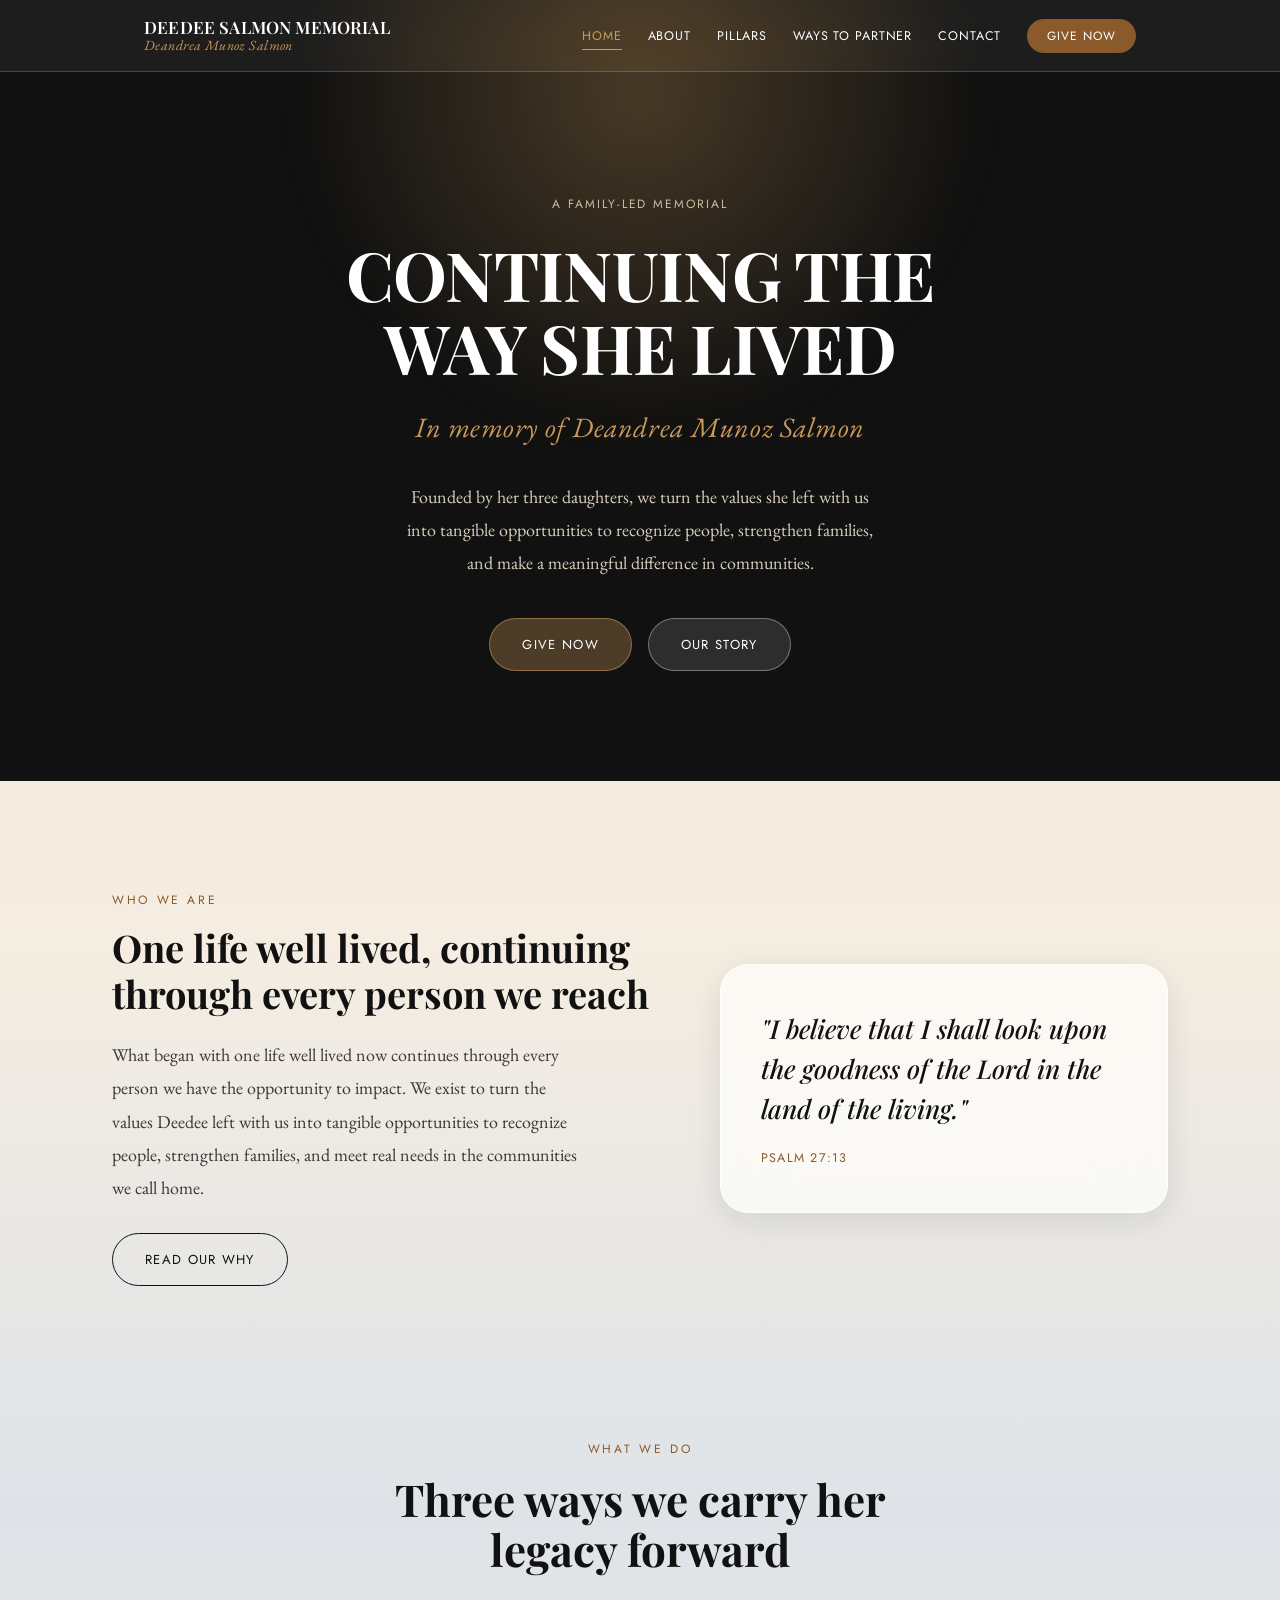
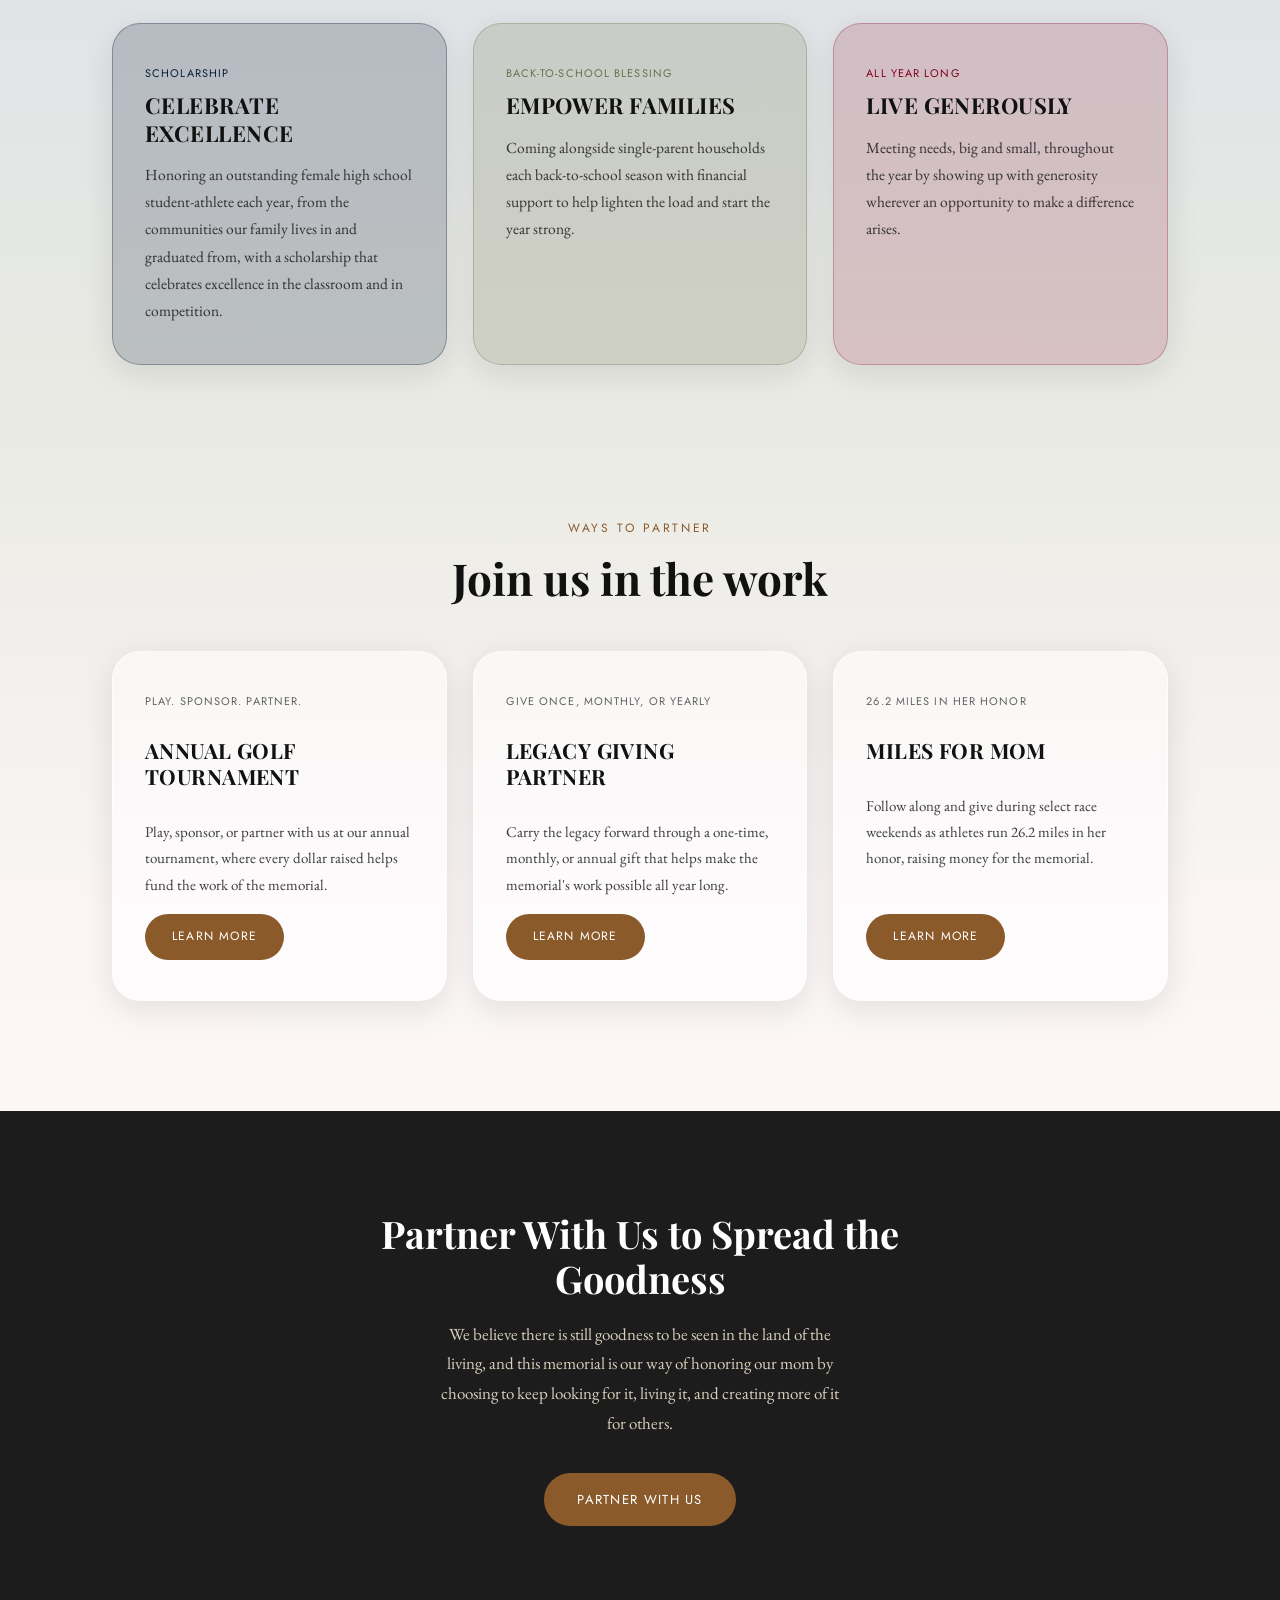
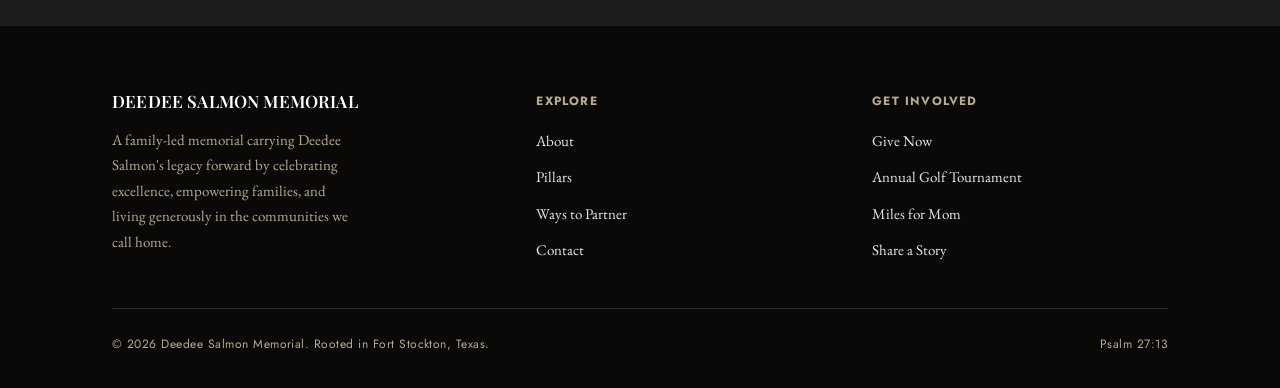
==== commit b62d6f6f: "Add a Share a Story page for the Live Generously pillar Live Generously had no way in. The new page " ====
--- a/index.html
+++ b/index.html
@@ -153,6 +153,7 @@
           <li><a href="https://www.venmo.com/u/deedeesalmonmemorial" target="_blank" rel="noopener">Give Now</a></li>
           <li><a href="golf-tournament.html">Annual Golf Tournament</a></li>
           <li><a href="miles-for-mom.html">Miles for Mom</a></li>
+          <li><a href="share-a-story.html">Share a Story</a></li>
         </ul>
       </div>
     </div>
--- a/styles.css
+++ b/styles.css
@@ -136,7 +136,7 @@
 .site-header.scrolled .main-nav a[aria-current="page"] { color: var(--tobacco); }
 .nav-toggle { color: #fff; transition: color 0.4s var(--ease); }
 .site-header.scrolled .nav-toggle { color: var(--obsidian); }
-.nav-give {
+.main-nav .nav-give {
   font-family: 'Jost', sans-serif;
   font-size: 12px;
   letter-spacing: 0.08em;
@@ -147,33 +147,50 @@
   align-items: center;
   justify-content: center;
   line-height: 1;
-  padding: 11px 20px 10px;
+  padding: 11px 20px;
   border-radius: 999px;
 }
-.nav-give::after { display: none; }
-.nav-give:hover { background: var(--obsidian); }
+.main-nav .nav-give::after { display: none; }
+.main-nav .nav-give:hover { background: var(--obsidian); }
 .nav-toggle { display: none; background: none; border: none; font-family: 'Jost', sans-serif; font-size: 13px; letter-spacing: 0.08em; text-transform: uppercase; cursor: pointer; }
 @media (max-width: 780px) {
   .nav-toggle { display: block; }
   .main-nav { display: none; position: absolute; top: 68px; left: 20px; right: 20px; }
   .main-nav.open {
     display: block;
-    background: rgba(24, 24, 24, 0.97);
-    backdrop-filter: blur(24px) saturate(160%);
-    -webkit-backdrop-filter: blur(24px) saturate(160%);
-    border: 1px solid rgba(255, 255, 255, 0.14);
+    background: #FCF9F4;
+    border: 1px solid rgba(17, 17, 17, 0.14);
     border-radius: 24px;
-    box-shadow: var(--glass-shadow);
+    box-shadow: 0 16px 40px rgba(17, 17, 17, 0.22);
     padding: 10px 22px 18px;
   }
   .main-nav ul { flex-direction: column; align-items: flex-start; gap: 4px; }
-  .main-nav li { width: 100%; border-top: 1px solid rgba(255,255,255,0.12); }
+  .main-nav li { width: 100%; border-top: 1px solid rgba(17,17,17,0.10); }
   .main-nav li:first-child { border-top: none; }
-  .main-nav.open a { display: block; padding: 14px 0; color: #fff; }
-  .main-nav.open a:hover, .main-nav.open a[aria-current="page"] { color: var(--warm-gold); }
-  .main-nav.open a::after { background: var(--warm-gold); }
-  .main-nav li:last-child { border-top: none; padding-top: 6px; }
-  .nav-give { display: inline-flex; margin-top: 8px; }
+  .main-nav.open a { display: block; padding: 14px 0; color: var(--obsidian); }
+  .main-nav.open a:hover, .main-nav.open a[aria-current="page"] { color: var(--tobacco); }
+  .main-nav.open a::after { background: var(--tobacco); }
+
+  /* In the menu, Give Now is just another item: no capsule, same left edge,
+     type and divider as its neighbours. The !important on colour is needed
+     to undo the one on the desktop pill rule. */
+  .main-nav.open .nav-give {
+    display: block;
+    width: 100%;
+    margin-top: 0;
+    padding: 14px 0;
+    background: none;
+    border-radius: 0;
+    color: var(--obsidian) !important;
+    font-size: 12.5px;
+    letter-spacing: 0.07em;
+  }
+  .main-nav.open .nav-give:hover,
+  .main-nav.open .nav-give[aria-current="page"] {
+    background: none;
+    color: var(--tobacco) !important;
+  }
+  .main-nav.open .nav-give::after { display: block; background: var(--tobacco); }
 }
 
 /* ============================================================
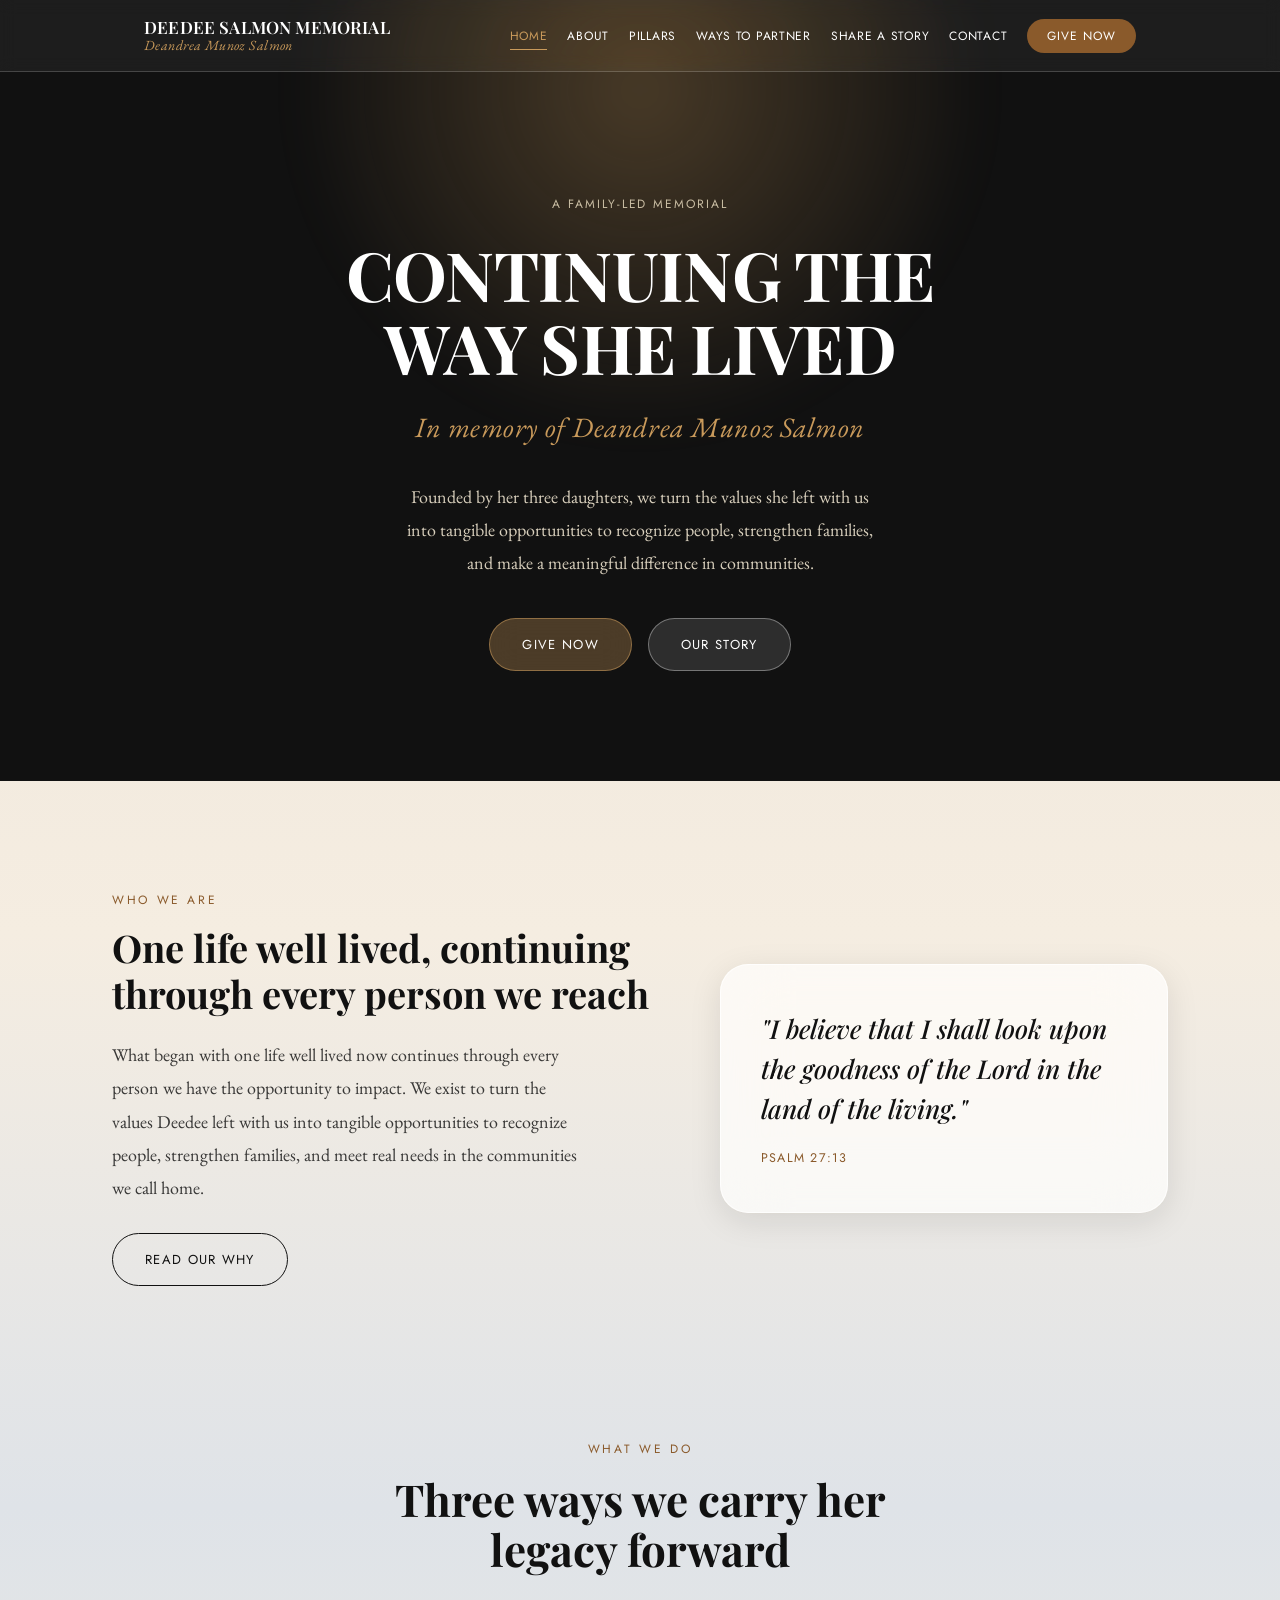
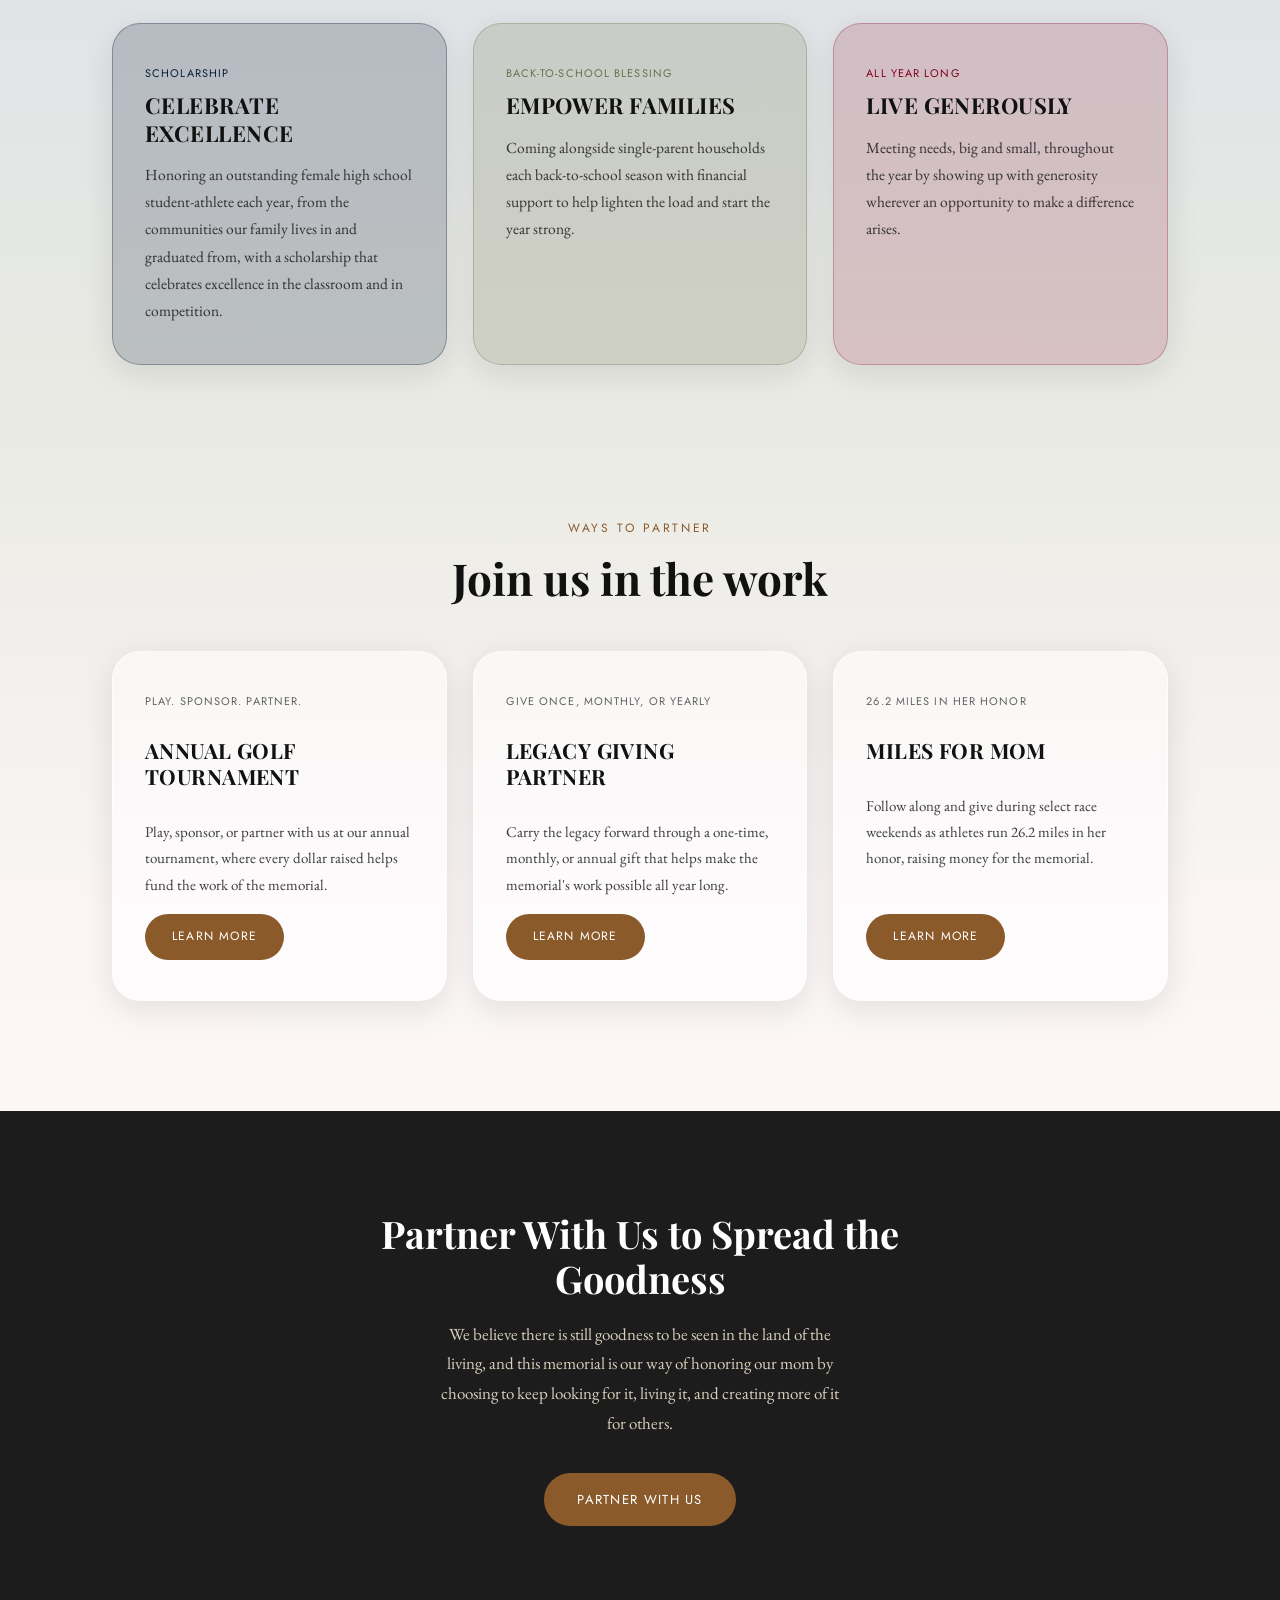
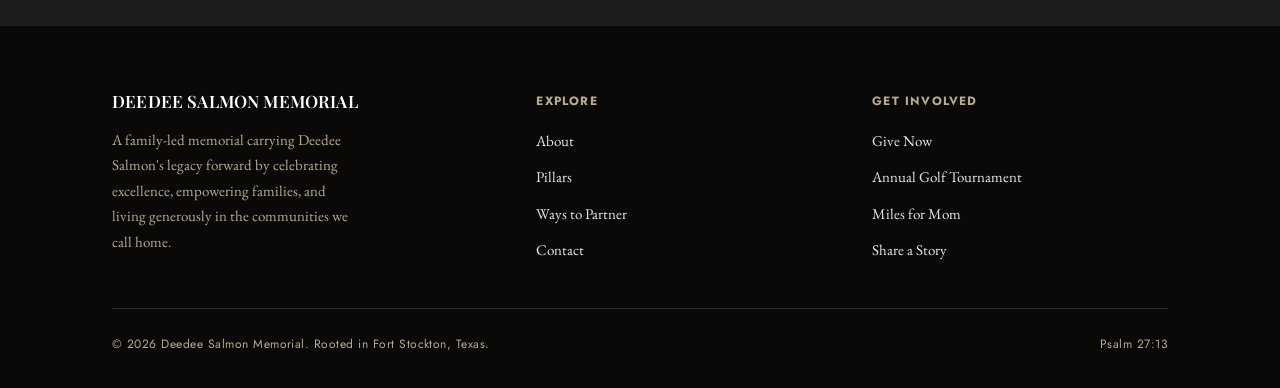
==== commit b8bb2dd6: "Rework the story page and add it to the menu Copy: the header no longer assumes the story is about s" ====
--- a/index.html
+++ b/index.html
@@ -24,6 +24,7 @@
           <li><a href="about.html">About</a></li>
           <li><a href="pillars.html">Pillars</a></li>
           <li><a href="give.html">Ways to Partner</a></li>
+          <li><a href="share-a-story.html">Share a Story</a></li>
           <li><a href="contact.html">Contact</a></li>
           <li><a href="https://www.venmo.com/u/deedeesalmonmemorial" class="nav-give" target="_blank" rel="noopener">Give Now</a></li>
         </ul>
--- a/styles.css
+++ b/styles.css
@@ -108,11 +108,11 @@
   transition: color 0.4s var(--ease);
 }
 .site-header.scrolled .brand-mark span { color: var(--tobacco); }
-.main-nav ul { display: flex; align-items: center; gap: 26px; list-style: none; }
+.main-nav ul { display: flex; align-items: center; gap: 20px; list-style: none; }
 .main-nav a {
   font-family: 'Jost', sans-serif;
-  font-size: 12.5px;
-  letter-spacing: 0.07em;
+  font-size: 12px;
+  letter-spacing: 0.06em;
   text-transform: uppercase;
   color: #fff;
   position: relative;
@@ -153,7 +153,7 @@
 .main-nav .nav-give::after { display: none; }
 .main-nav .nav-give:hover { background: var(--obsidian); }
 .nav-toggle { display: none; background: none; border: none; font-family: 'Jost', sans-serif; font-size: 13px; letter-spacing: 0.08em; text-transform: uppercase; cursor: pointer; }
-@media (max-width: 780px) {
+@media (max-width: 1040px) {
   .nav-toggle { display: block; }
   .main-nav { display: none; position: absolute; top: 68px; left: 20px; right: 20px; }
   .main-nav.open {
@@ -182,8 +182,8 @@
     background: none;
     border-radius: 0;
     color: var(--obsidian) !important;
-    font-size: 12.5px;
-    letter-spacing: 0.07em;
+    font-size: 12px;
+    letter-spacing: 0.06em;
   }
   .main-nav.open .nav-give:hover,
   .main-nav.open .nav-give[aria-current="page"] {
@@ -458,6 +458,10 @@
 }
 .pillar-row-head { display: flex; flex-direction: column; gap: 10px; }
 .pillar-row h3 { font-size: 25px; }
+/* Bronze sat badly on the tinted cards; the row already knows its own
+   colour, so the button borrows it. */
+.pillar-row .btn-solid { background: var(--pillar-color, var(--tobacco)); }
+.pillar-row .btn-solid:hover { background: var(--obsidian); }
 .pillar-row p { font-size: 16px; }
 @media (max-width: 700px) { .pillar-row { grid-template-columns: 1fr; gap: 18px; text-align: left; } }
 
@@ -466,15 +470,16 @@
    ============================================================ */
 .photo-slot {
   width: 100%;
-  background: repeating-linear-gradient(135deg, rgba(17,17,17,0.08), rgba(17,17,17,0.08) 1px, transparent 1px, transparent 12px);
-  border: 1px dashed rgba(17,17,17,0.18);
+  background-color: rgba(17,17,17,0.17);
+  background-image: repeating-linear-gradient(135deg, rgba(17,17,17,0.10), rgba(17,17,17,0.10) 1px, transparent 1px, transparent 12px);
+  border: 1px dashed rgba(17,17,17,0.34);
   border-radius: 20px;
   display: flex; align-items: center; justify-content: center;
   text-align: center;
 }
 .photo-slot span {
   font-family: 'Jost', sans-serif; font-size: 11px; letter-spacing: 0.1em;
-  text-transform: uppercase; opacity: 0.45; padding: 0 20px;
+  text-transform: uppercase; opacity: 0.62; padding: 0 20px;
 }
 .portrait-slot { aspect-ratio: 3 / 4; }
 .pillar-photo-slot { max-width: 200px; aspect-ratio: 4 / 3; margin-bottom: 6px; }
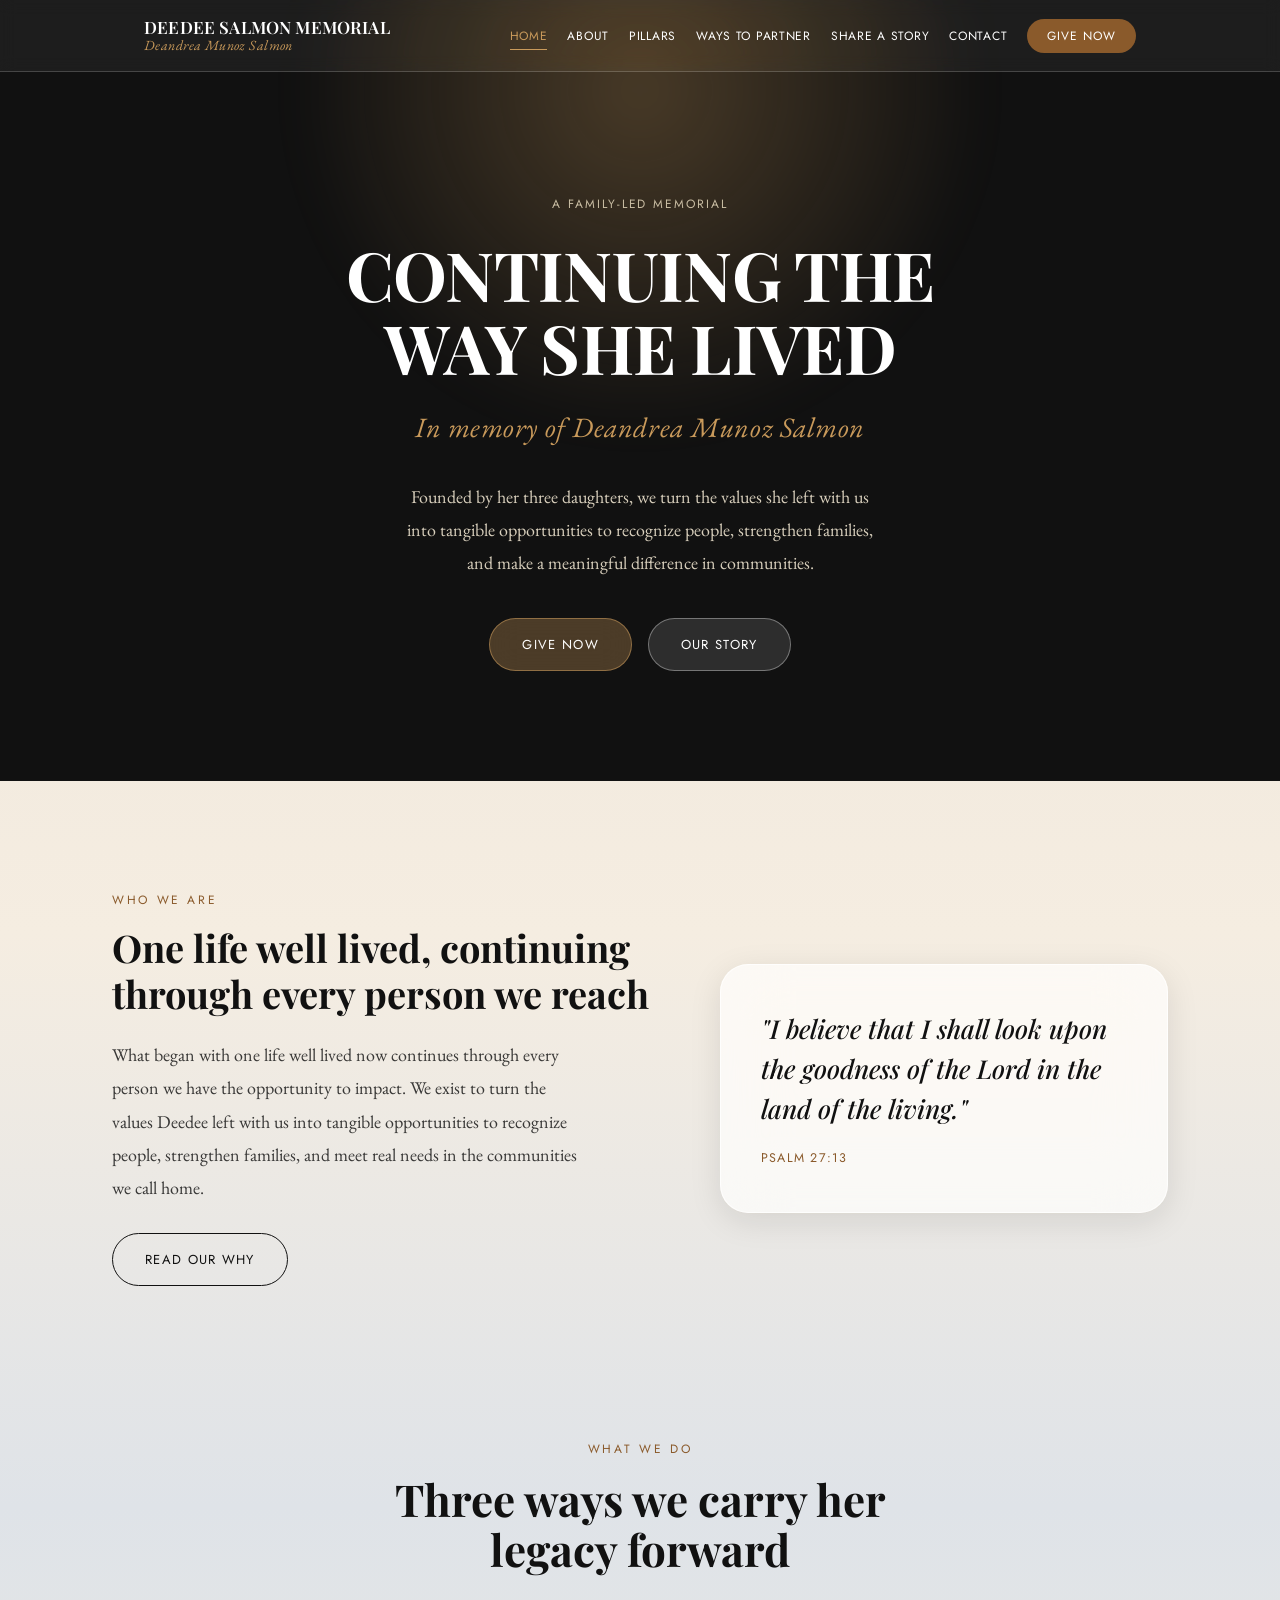
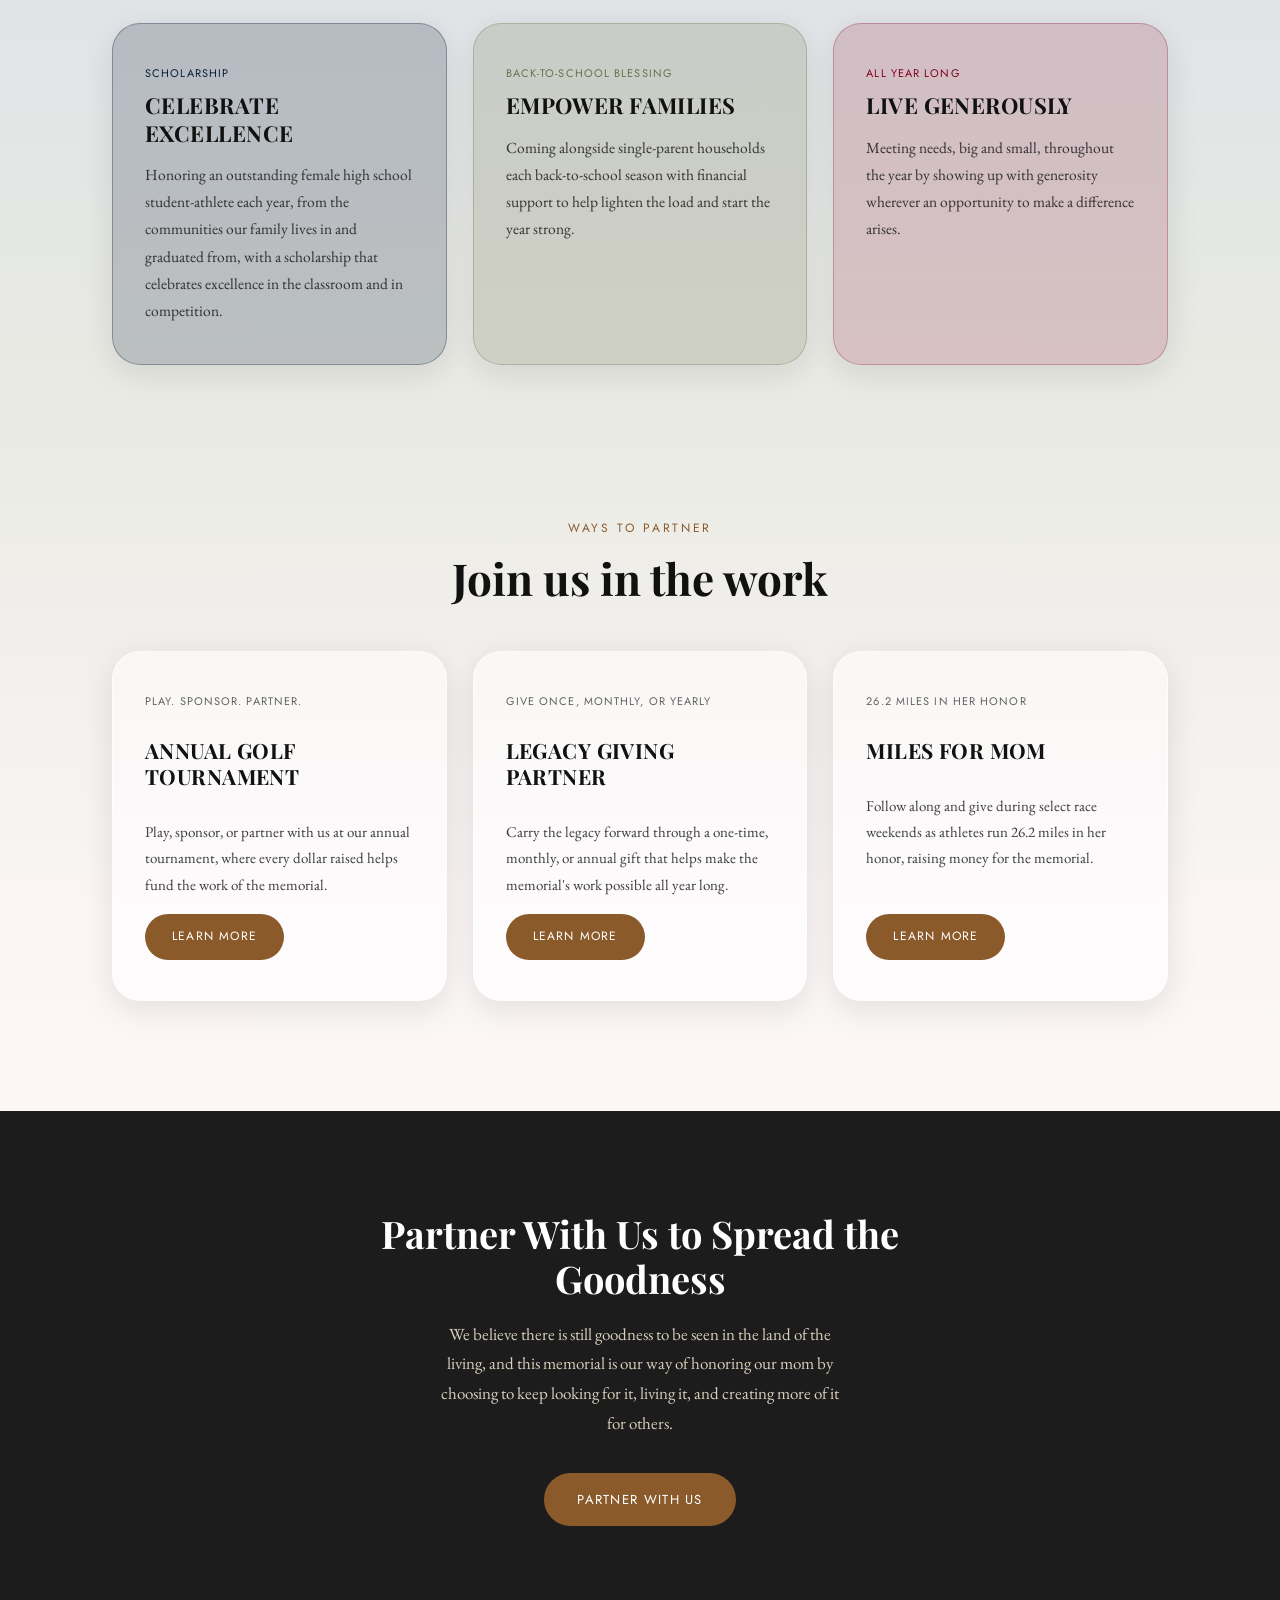
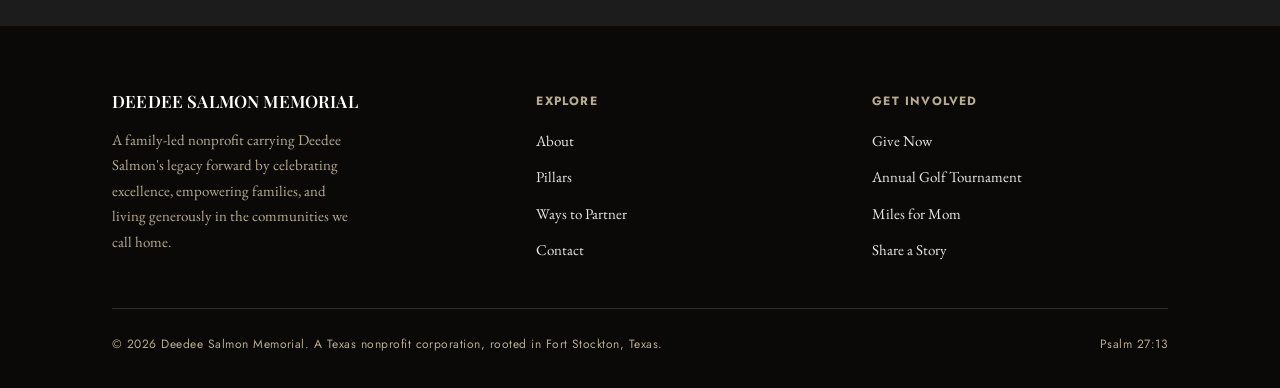
==== commit 18c939b7: "Describe the memorial as a nonprofit The descriptor line on every page and in the meta descriptions " ====
--- a/index.html
+++ b/index.html
@@ -4,7 +4,7 @@
 <meta charset="UTF-8">
 <meta name="viewport" content="width=device-width, initial-scale=1.0">
 <title>Deedee Salmon Memorial</title>
-<meta name="description" content="A family-led memorial carrying Deedee Salmon's legacy forward by celebrating excellence, empowering families, and living generously.">
+<meta name="description" content="A family-led nonprofit carrying Deedee Salmon's legacy forward by celebrating excellence, empowering families, and living generously.">
 <link rel="preconnect" href="https://fonts.googleapis.com">
 <link href="https://fonts.googleapis.com/css2?family=Playfair+Display:wght@500;600;700&family=Bodoni+Moda:ital,wght@1,600;1,700&family=EB+Garamond:ital,wght@0,400;0,500;1,400&family=Jost:wght@400;500;600&display=swap" rel="stylesheet">
 <link rel="stylesheet" href="styles.css">
@@ -137,7 +137,7 @@
     <div class="footer-grid">
       <div class="footer-brand">
         <div class="brand-mark">Deedee Salmon Memorial</div>
-        <p>A family-led memorial carrying Deedee Salmon's legacy forward by celebrating excellence, empowering families, and living generously in the communities we call home.</p>
+        <p>A family-led nonprofit carrying Deedee Salmon's legacy forward by celebrating excellence, empowering families, and living generously in the communities we call home.</p>
       </div>
       <div class="footer-col">
         <h4>Explore</h4>
@@ -159,7 +159,7 @@
       </div>
     </div>
     <div class="footer-bottom">
-      <span>&copy; 2026 Deedee Salmon Memorial. Rooted in Fort Stockton, Texas.</span>
+      <span>&copy; 2026 Deedee Salmon Memorial. A Texas nonprofit corporation, rooted in Fort Stockton, Texas.</span>
       <span>Psalm 27:13</span>
     </div>
   </div>
--- a/styles.css
+++ b/styles.css
@@ -684,3 +684,62 @@
   * { animation: none !important; transition: none !important; scroll-behavior: auto !important; }
   .reveal { opacity: 1 !important; transform: none !important; filter: none !important; }
 }
+
+/* ============================================================
+   Phone (<= 640px)
+   ------------------------------------------------------------
+   Everything above is written for desktop and simply narrowed on
+   a phone, which left roughly 1,300px of padding per page and
+   headings sitting on their clamp() floors rather than on sizes
+   chosen for the screen. This block is the only phone-specific
+   layer; desktop is untouched by it.
+   ============================================================ */
+@media (max-width: 640px) {
+
+  /* Space --------------------------------------------------- */
+  .wrap { padding: 0 20px; }
+  .hero { padding: 120px 0 72px; }
+  .page-header { padding: 108px 0 56px; }
+  .section { padding: 64px 0; }
+  .section:not(.section-soft):not(.section-dark) + .section:not(.section-soft):not(.section-dark) {
+    padding-top: 30px;
+  }
+  .cta-band { padding: 64px 20px; }
+  .site-footer { padding: 52px 0 28px; }
+  .glass-card { padding: 26px 22px; }
+  .glass-quote { padding: 28px 24px; }
+  .tier-card { padding: 26px 22px; }
+  .value-box, .fact-box { padding: 20px 16px; }
+
+  /* Type ---------------------------------------------------- */
+  .hero h1 { font-size: 34px; line-height: 1.12; margin-bottom: 16px; }
+  .page-header h1 { font-size: 29px; line-height: 1.18; }
+  .section-head h2 { font-size: 27px; line-height: 1.2; }
+  .cta-band h2 { font-size: 24px; }
+  .hero p, .page-header p { font-size: 16.5px; line-height: 1.7; }
+  .lede { font-size: 17px; line-height: 1.75; }
+  .cta-band p { font-size: 16.5px; margin-bottom: 26px; }
+  .glass-quote blockquote { font-size: 19px; line-height: 1.5; }
+
+  /* Touch --------------------------------------------------- */
+  .btn-solid, .btn-glass, .btn-outline-dark, .btn-frosted-primary, .btn-disabled {
+    min-height: 48px;
+    display: inline-flex;
+    align-items: center;
+    justify-content: center;
+    padding: 14px 26px;
+  }
+  /* Primary calls to action go full width so they are easy to hit */
+  .hero-ctas { flex-direction: column; gap: 12px; margin-top: 28px; }
+  .hero-ctas a,
+  .cta-band .btn-solid,
+  .cta-band .btn-glass,
+  .form-grid button,
+  .give-card-glass a.btn-solid,
+  .tier-card .btn-solid,
+  .tier-card .btn-disabled { width: 100%; }
+  .cta-band-inner > div { display: flex; flex-direction: column; gap: 12px; }
+  .field input, .field textarea, .field select { padding: 15px 16px; }
+  .field textarea { min-height: 140px; }
+  .main-nav.open a { padding: 16px 0; }
+}
